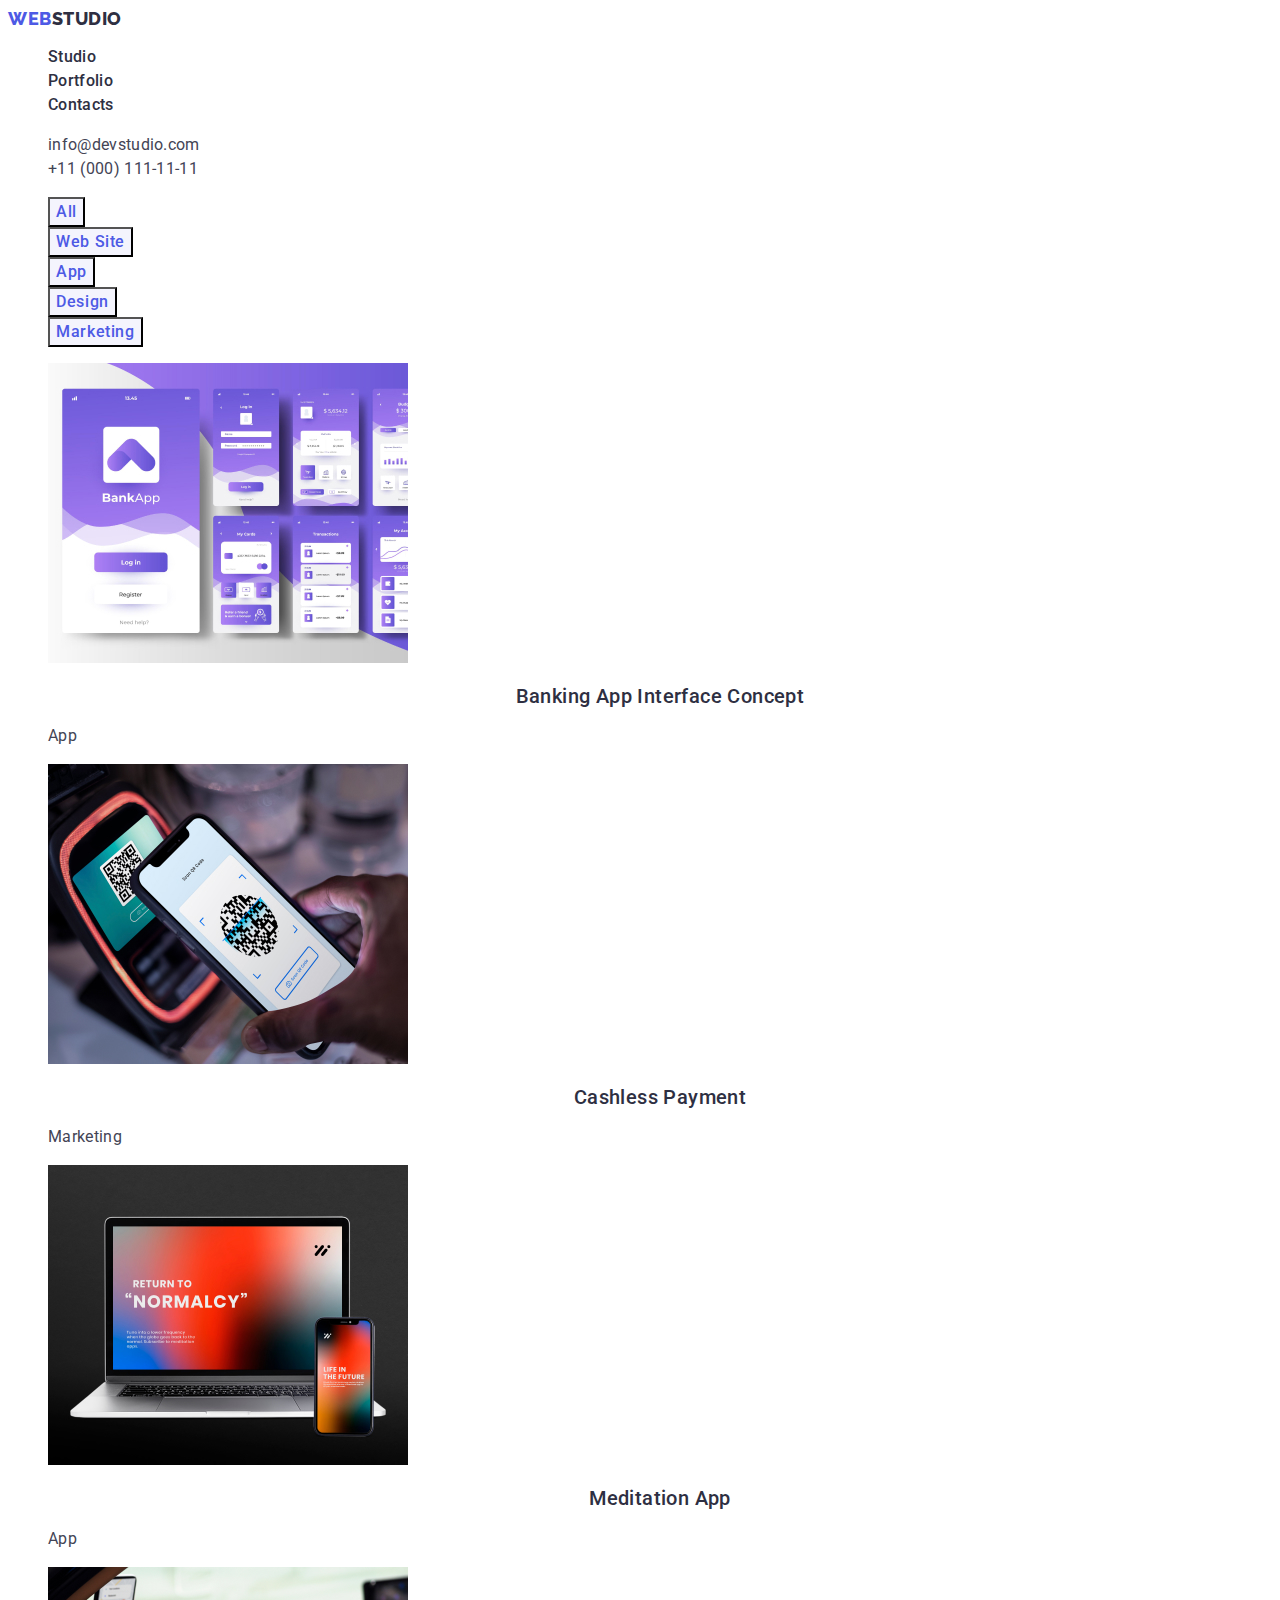
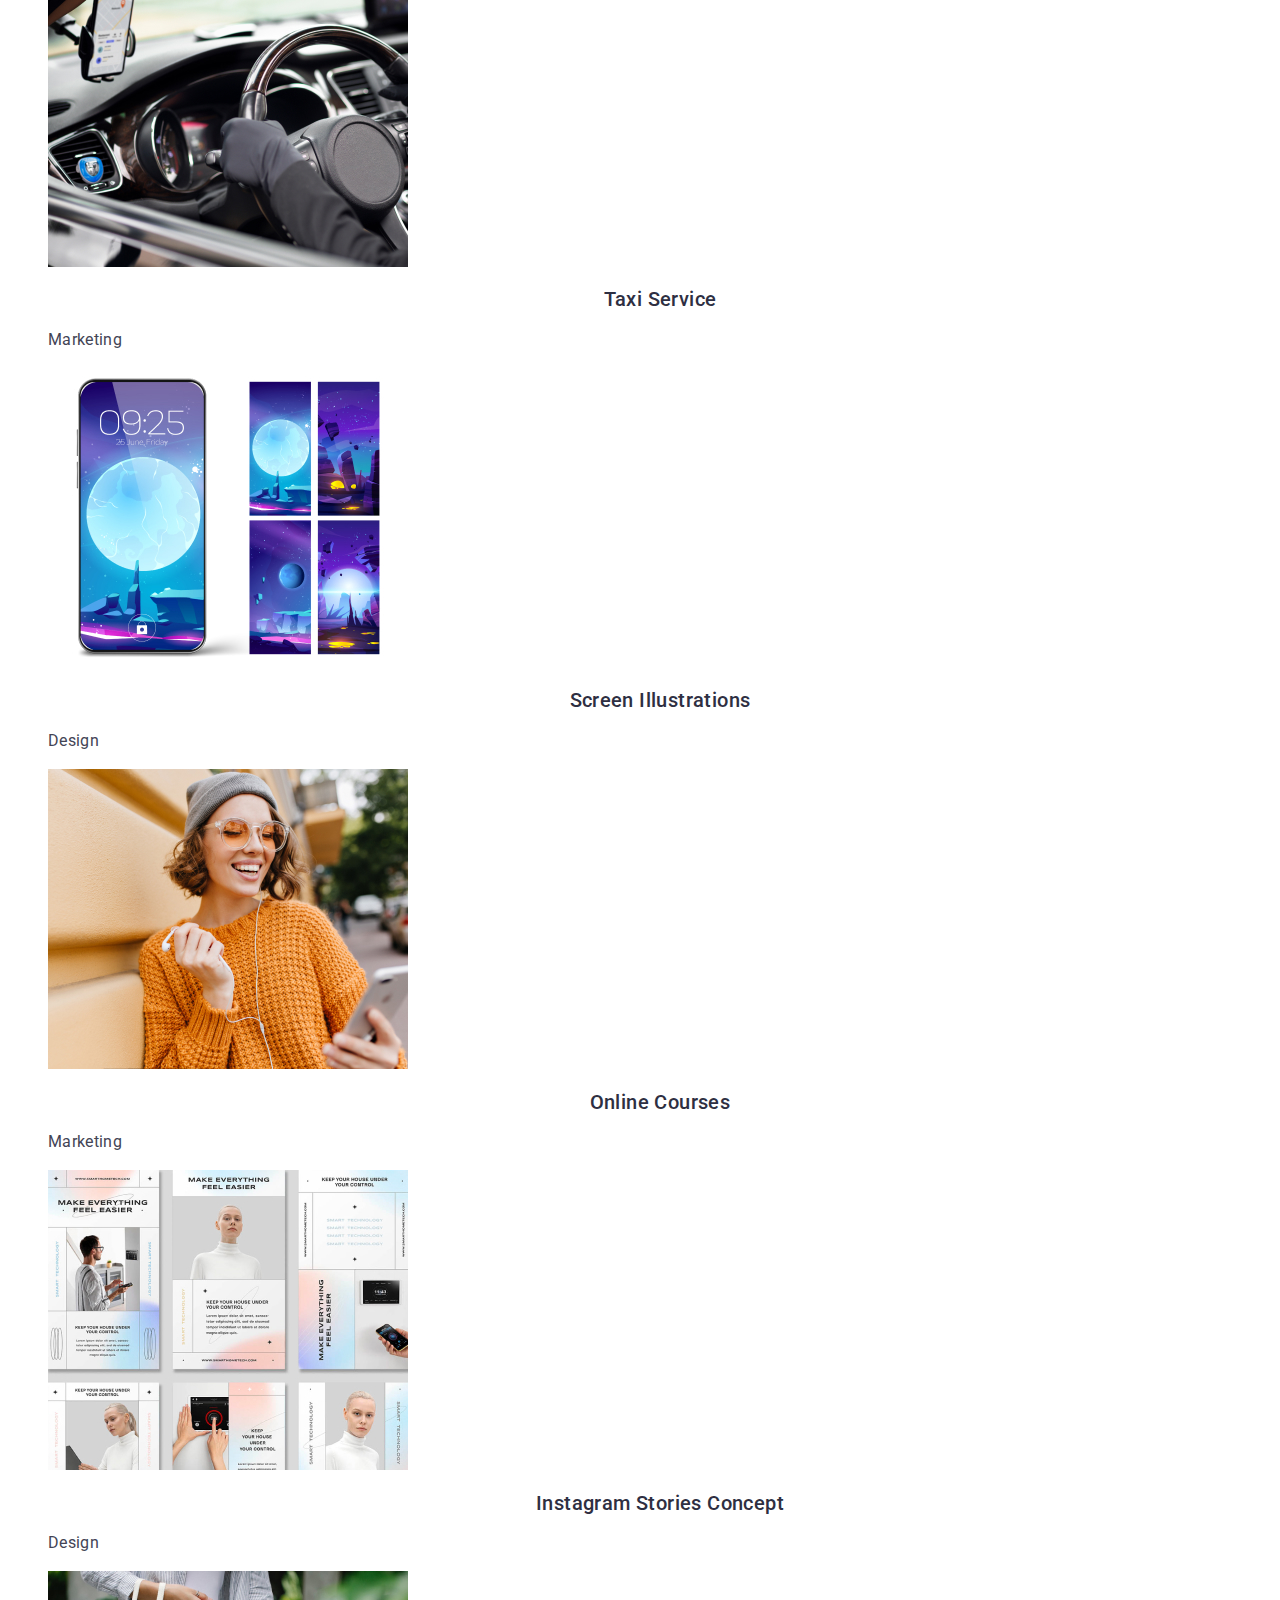
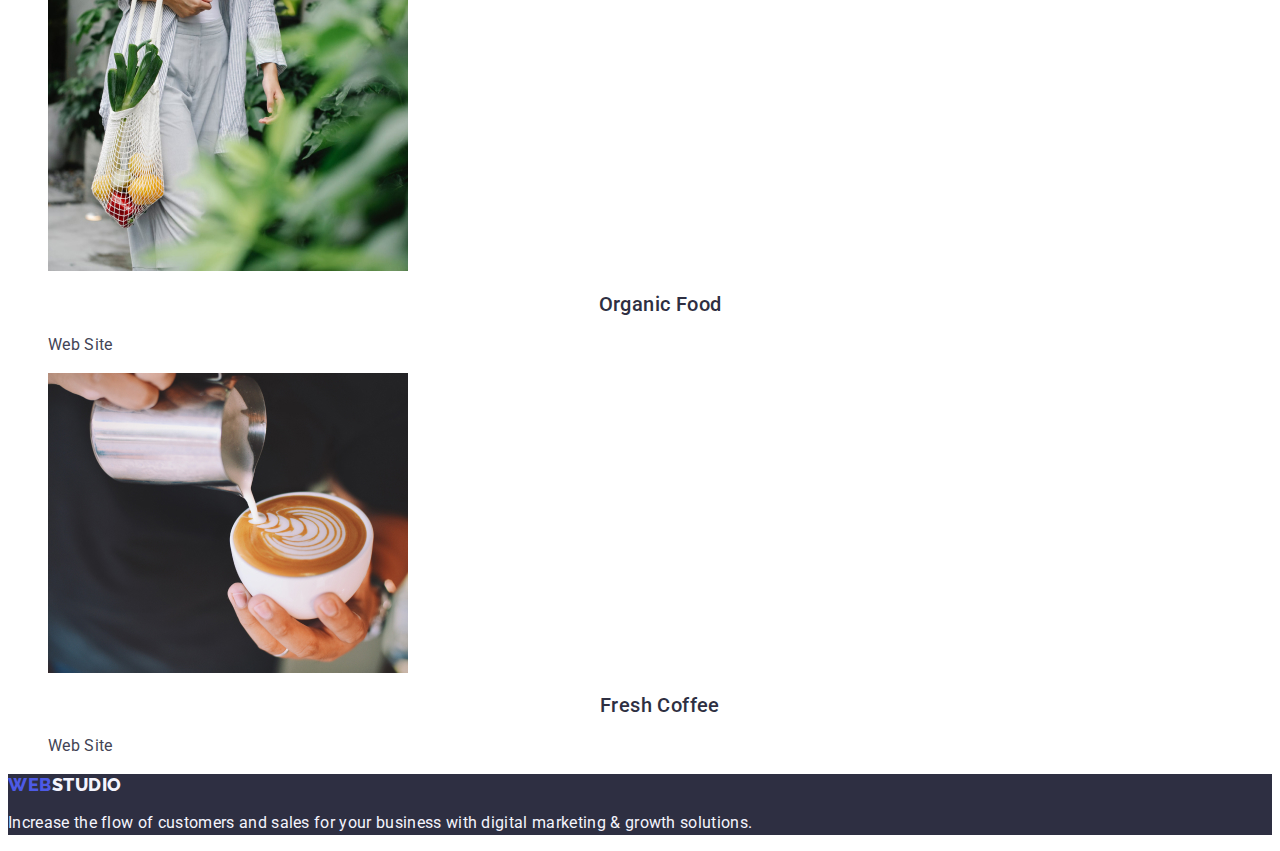
==== portfolio.html @ 3fe4ca98 "Initial commit" ====
<!DOCTYPE html>
<html lang="en">
  <head>
    <meta charset="UTF-8" />
    <meta name="viewport" content="width=device-width, initial-scale=1.0" />
    <title>Document</title>
    <link rel="stylesheet" href="./css/styles.css" />
    <link rel="preconnect" href="https://fonts.googleapis.com" />
    <link rel="preconnect" href="https://fonts.gstatic.com" crossorigin />
    <link
      href="https://fonts.googleapis.com/css2?family=Raleway:wght@800&display=swap"
      rel="stylesheet"
    />
    <link rel="preconnect" href="https://fonts.googleapis.com" />
    <link rel="preconnect" href="https://fonts.gstatic.com" crossorigin />
    <link
      href="https://fonts.googleapis.com/css2?family=Roboto:wght@400;500;700;900&display=swap"
      rel="stylesheet"
    />
  </head>

  <body>
    <header>
      <nav>
        <a href="./index.html" class="logo link"
          >Web<span class="studio_logo">Studio</span></a
        >
        <ul class="list">
          <li>
            <a href="./index.html" class="header-nav-links link">Studio</a>
          </li>
          <li>
            <a href="./portfolio.html" class="header-nav-links link"
              >Portfolio</a
            >
          </li>
          <li><a href="" class="header-nav-links link">Contacts</a></li>
        </ul>
      </nav>
      <address class="header-nav-address">
        <ul class="list">
          <li>
            <a href="mailto:info@devstudio.com" class="header-nav-address link"
              >info@devstudio.com</a
            >
          </li>
          <li>
            <a href="tel:+110001111111" class="header-nav-address link"
              >+11 (000) 111-11-11</a
            >
          </li>
        </ul>
      </address>
    </header>

    <main>
      <section class="portfolio-section1">
        <h1 hidden>Portfolio</h1>
        <ul class="list">
          <li>
            <button type="button" class="portfolio-section-button">All</button>
          </li>
          <li>
            <button type="button" class="portfolio-section-button">
              Web Site
            </button>
          </li>
          <li>
            <button type="button" class="portfolio-section-button">App</button>
          </li>
          <li>
            <button type="button" class="portfolio-section-button">
              Design
            </button>
          </li>
          <li>
            <button type="button" class="portfolio-section-button">
              Marketing
            </button>
          </li>
        </ul>
        <ul class="list">
          <li>
            <a href="" class="link">
              <img src="./images/project_img1.jpg" alt="baking" width="360" />
              <h2 class="portfolio-list-title">
                Banking App Interface Concept
              </h2>
              <p class="portfolio-list-desc">App</p></a
            >
          </li>
          <li>
            <a href="" class="link">
              <img src="./images/project_img2.jpg" alt="payment" width="360" />
              <h2 class="portfolio-list-title">Cashless Payment</h2>
              <p class="portfolio-list-desc">Marketing</p></a
            >
          </li>
          <li>
            <a href="" class="link">
              <img
                src="./images/project_img3.jpg"
                alt="meditation"
                width="360"
              />
              <h2 class="portfolio-list-title">Meditation App</h2>
              <p class="portfolio-list-desc">App</p></a
            >
          </li>
          <li>
            <a href="" class="link">
              <img src="./images/project_img4.jpg" alt="taxi" width="360" />
              <h2 class="portfolio-list-title">Taxi Service</h2>
              <p class="portfolio-list-desc">Marketing</p></a
            >
          </li>
          <li>
            <a href="" class="link">
              <img
                src="./images/project_img5.jpg"
                alt="illustration"
                width="360"
              />
              <h2 class="portfolio-list-title">Screen Illustrations</h2>
              <p class="portfolio-list-desc">Design</p></a
            >
          </li>
          <li>
            <a href="" class="link">
              <img src="./images/project_img6.jpg" alt="courses" width="360" />
              <h2 class="portfolio-list-title">Online Courses</h2>
              <p class="portfolio-list-desc">Marketing</p></a
            >
          </li>
          <li>
            <a href="" class="link">
              <img
                src="./images/project_img7.jpg"
                alt="instagram"
                width="360"
              />
              <h2 class="portfolio-list-title">Instagram Stories Concept</h2>
              <p class="portfolio-list-desc">Design</p></a
            >
          </li>
          <li>
            <a href="" class="link">
              <img src="./images/project_img8.jpg" alt="food" width="360" />
              <h2 class="portfolio-list-title">Organic Food</h2>
              <p class="portfolio-list-desc">Web Site</p></a
            >
          </li>
          <li>
            <a href="" class="link">
              <img src="./images/project_img9.jpg" alt="coffee" width="360" />
              <h2 class="portfolio-list-title">Fresh Coffee</h2>
              <p class="portfolio-list-desc">Web Site</p></a
            >
          </li>
        </ul>
      </section>
    </main>

    <footer class="footer">
      <a href="./index.html" class="logo link"
        >Web<span class="studio_logo_footer">Studio</span></a
      >
      <p class="footer_p">
        Increase the flow of customers and sales for your business with digital
        marketing & growth solutions.
      </p>
    </footer>
  </body>
</html>
---- css/styles.css ----
/**General**/

:root {
  --primary-font: 'Roboto', sans-serif;
  --primary-text-color: #434455;
  --primary-white-color: #ffffff;
  --primary-logo-color: #4d5ae5;
  --footer-background-color: #2e2f42;
  --footer-text-color: #f4f4fd;
}

body {
  font-family: 'Roboto', sans-serif;
  color: var(--primary-text-color);
  background-color: #ffffff;
}

h2 {
  text-align: center;
  color: #2e2f42;
  font-size: 36px;
  text-transform: capitalize;
  line-height: 40px;
  letter-spacing: 0.72px;
}

.link {
  text-decoration: none;
}

.list {
  list-style: none;
}

/**Logo**/

.logo {
  font-family: 'Raleway', sans-serif;
  font-weight: 800;
  font-size: 18px;
  line-height: 1.17;
  letter-spacing: 0.03em;
  text-transform: uppercase;
  color: var(--primary-logo-color);
}

.studio_logo {
  color: #2e2f42;
}

.studio_logo_footer {
  color: #f4f4fd;
  font-size: 18px;
  font-family: Raleway;
  font-weight: 800;
  text-transform: uppercase;
  line-height: 21px;
  letter-spacing: 0.54px;
}

/**Header**/

.header-nav-links {
  color: #2e2f42;
  font-size: 16px;
  font-weight: 500;
  line-height: 1.5;
  letter-spacing: 0.02em;
}

.header-nav-links:hover {
  color: #404bbf;
}

.header-nav-links:focus {
  color: #404bbf;
}

.header-nav-address {
  color: #434455;
  font-size: 16px;
  line-height: 24px;
  letter-spacing: 0.32px;
  font-style: normal;
}

.header-nav-address:hover {
  color: #404bbf;
}

.header-nav-address:focus {
  color: #404bbf;
}

/**Main**/

/**Section_1**/
.welcome_section {
  background-color: #2e2f42;
}

.welcome_title {
  text-align: center;
  color: white;
  font-size: 56px;
  line-height: 1.07;
  letter-spacing: 0.02em;
}

.welcome_section_button {
  font-family: 'Roboto', sans-serif;
  background-color: #4d5ae5;
  color: white;
  font-weight: 500;
  font-size: 16px;
  line-height: 24px;
  letter-spacing: 0.64px;
  cursor: pointer;
}

.welcome_section_button:hover {
  background-color: #404bbf;
}
.welcome_section_button:focus {
  background-color: #404bbf;
}

/**Section_2**/

.section_two_title {
  color: #2e2f42;
  font-weight: 500;
  font-size: 20px;
  line-height: 1.2;
  letter-spacing: 0.02em;
}

.section_two_text {
  font-size: 16px;
  line-height: 1.5;
  letter-spacing: 0.02em;
}

/**Section_3**/

.section_three_title {
  text-align: center;
  color: #2e2f42;
  font-size: 36px;
  text-transform: capitalize;
  line-height: 1.11;
  letter-spacing: 0.02em;
}

/**Section_4**/
.section_four {
  background: #f4f4fd;
}

.section_four_main_title {
  text-align: center;
  color: #2e2f42;
  font-size: 36px;
  text-transform: capitalize;
  line-height: 1.11;
  letter-spacing: 0.02em;
}

.section_four_member {
  color: #2e2f42;
  font-weight: 500;
  font-size: 20px;
  line-height: 1.2;
  letter-spacing: 0.02em;
}

.section_four_text {
  font-size: 16px;
  line-height: 1.5;
  letter-spacing: 0.02em;
  color: #434455;
}

.section_four_list {
  background-color: var(--primary-white-color);
}

/**Footer**/
.footer {
  background-color: var(--footer-background-color);
}

.footer_p {
  color: var(--footer-text-color);
  font-size: 16px;
  line-height: 1.5;
  letter-spacing: 0.02em;
}

/**Portfolio**/

.portfolio-section-button {
  font-family: 'Roboto', sans-serif;
  background: #f4f4fd;
  color: var(--primary-logo-color);
  background-color: var(--footer-text-color);
  font-weight: 500;
  font-size: 16px;
  line-height: 1.5;
  letter-spacing: 0.04em;
  cursor: pointer;
}

.portfolio-section-button:hover {
  color: #ffffff;
  background-color: #404bbf;
}

.portfolio-section-button:focus {
  color: #ffffff;
  background-color: #404bbf;
}

.portfolio-list-title {
  font-weight: 500;
  font-size: 20px;
  line-height: 1.2;
  letter-spacing: 0.02em;
  color: var(--footer-background-color);
}

.portfolio-list-desc {
  font-size: 16px;
  line-height: 1.5;
  letter-spacing: 0.02em;
  color: var(--primary-text-color);
}
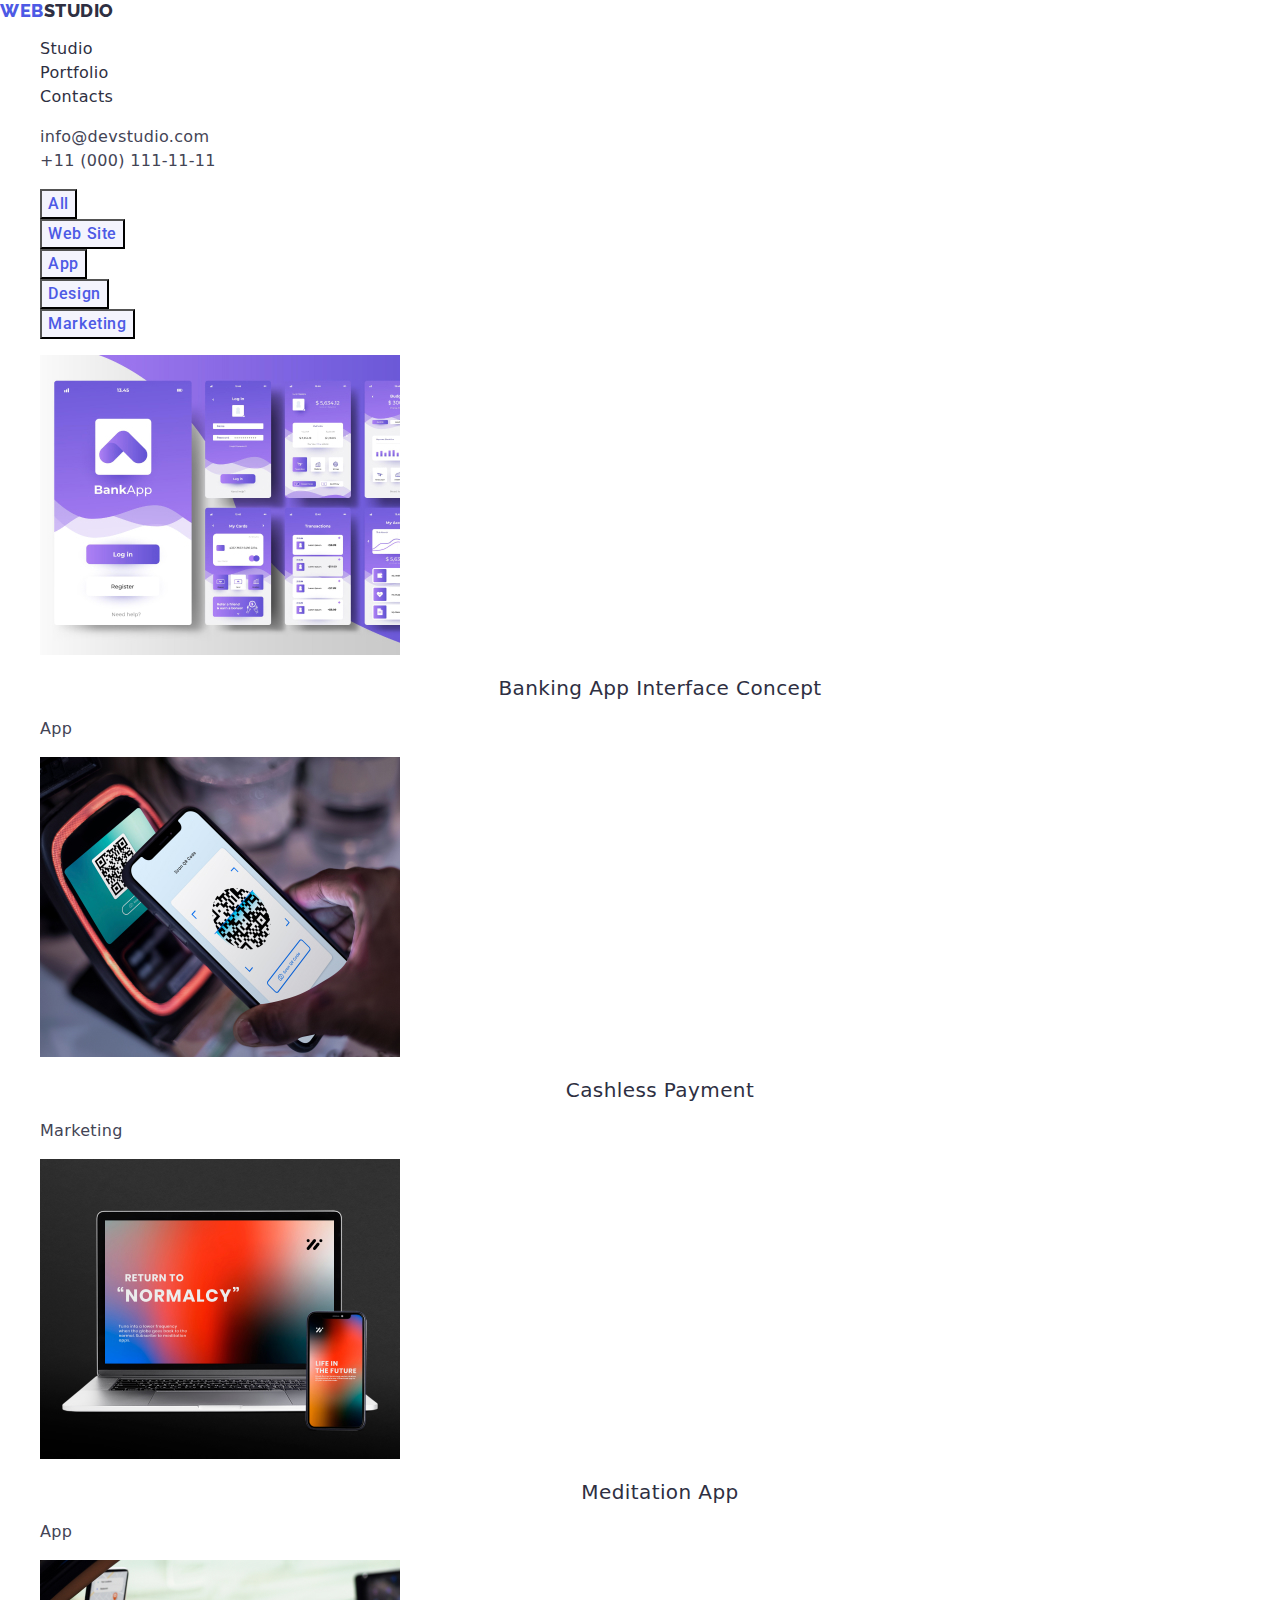
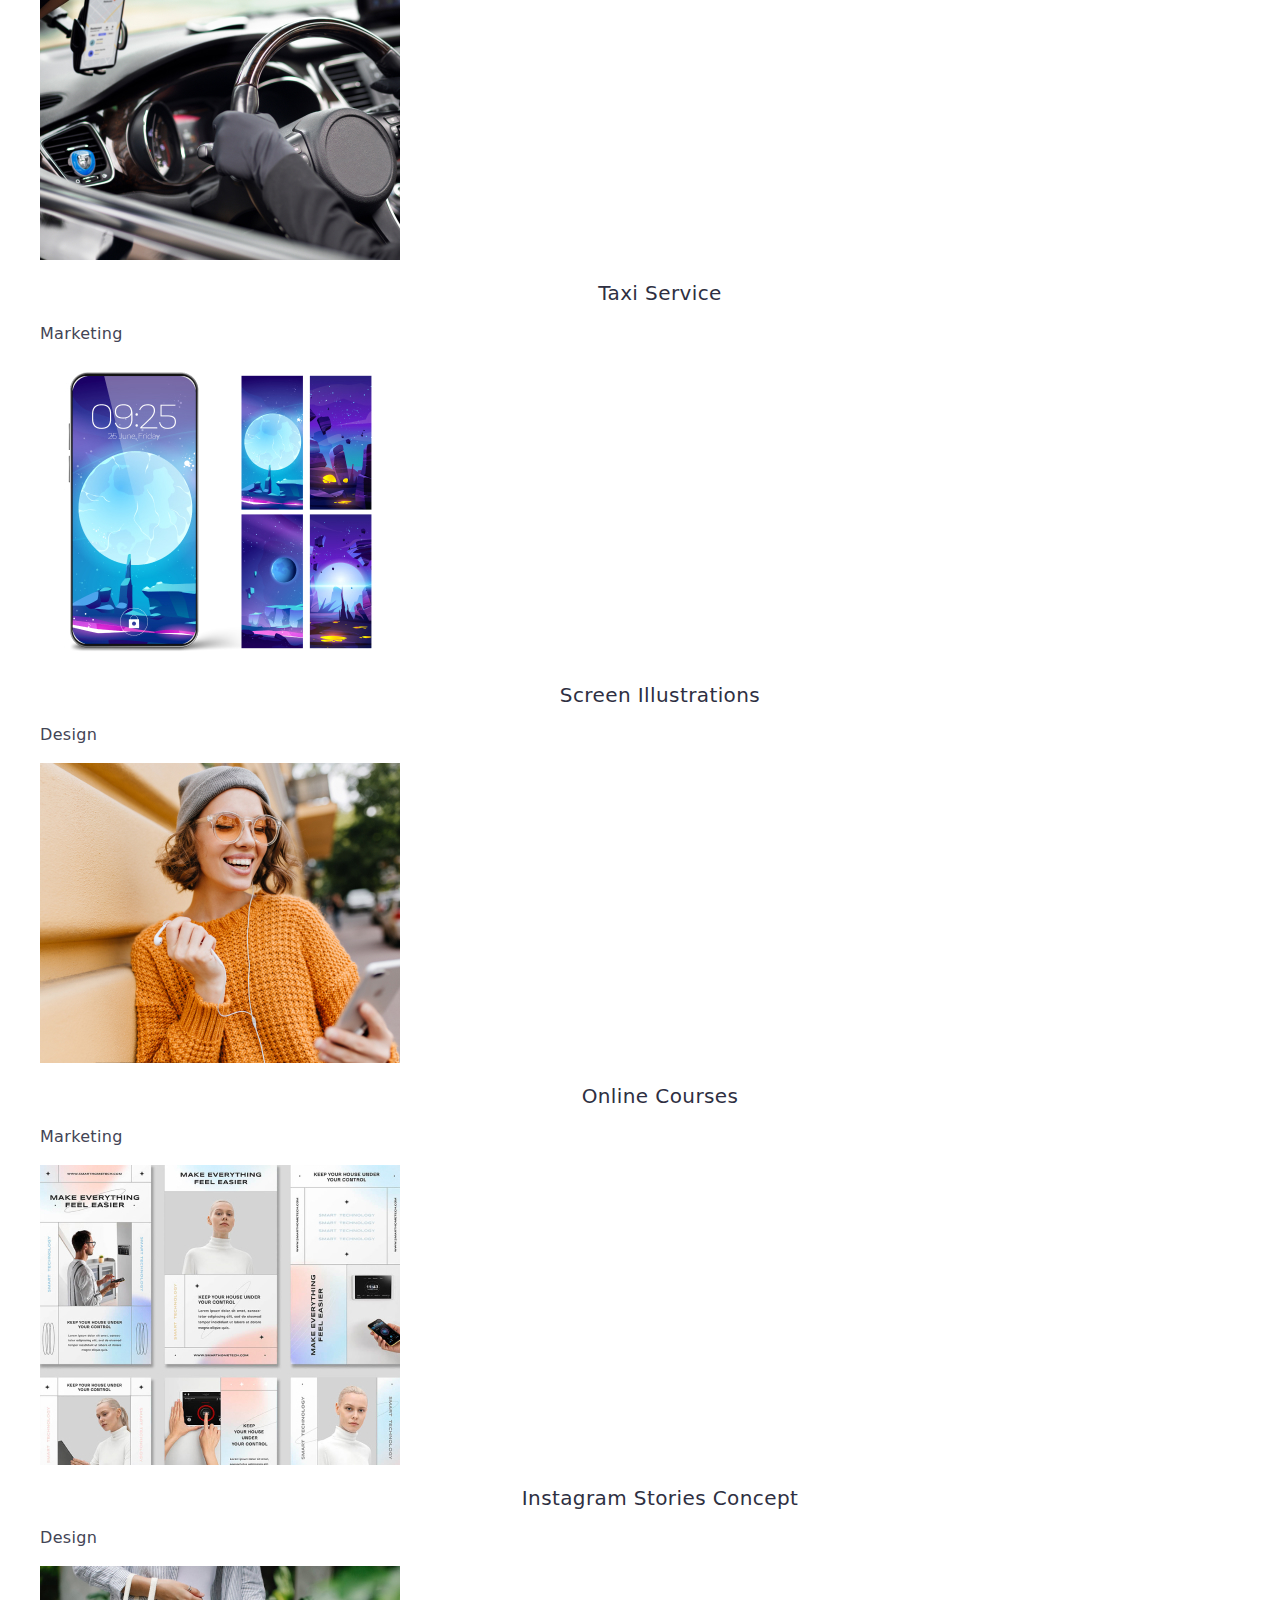
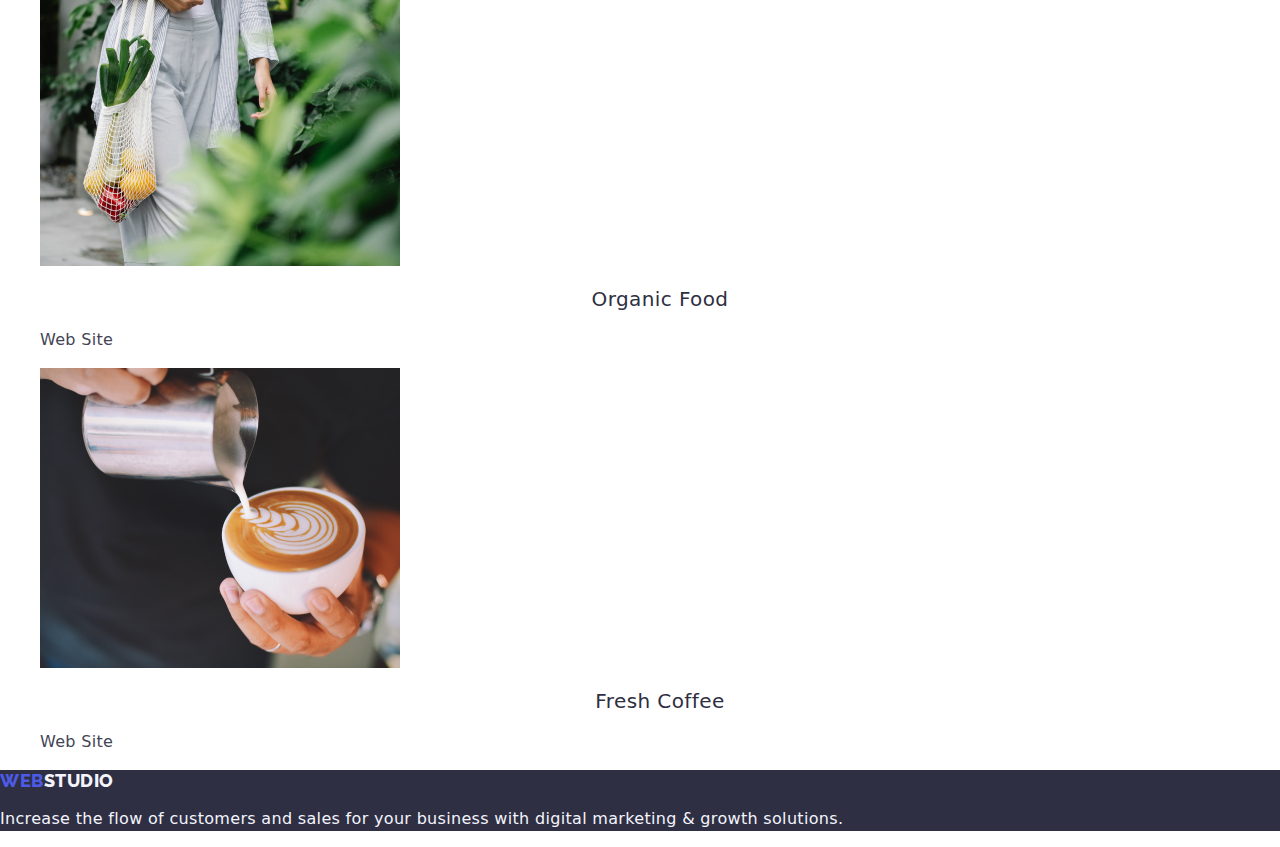
==== commit c817f07d: "added normalizer" ====
--- a/portfolio.html
+++ b/portfolio.html
@@ -16,6 +16,10 @@
     <link
       href="https://fonts.googleapis.com/css2?family=Roboto:wght@400;500;700;900&display=swap"
       rel="stylesheet"
+    />
+    <link
+      rel="stylesheet"
+      href="https://cdnjs.cloudflare.com/ajax/libs/modern-normalize/2.0.0/modern-normalize.min.css"
     />
   </head>
 
--- a/css/styles.css
+++ b/css/styles.css
@@ -58,6 +58,12 @@
   letter-spacing: 0.54px;
 }
 
+.container {
+  width: 1158px;
+  padding: 0 15px;
+  margin: 0 auto;
+}
+
 /**Header**/
 
 .header-nav-links {
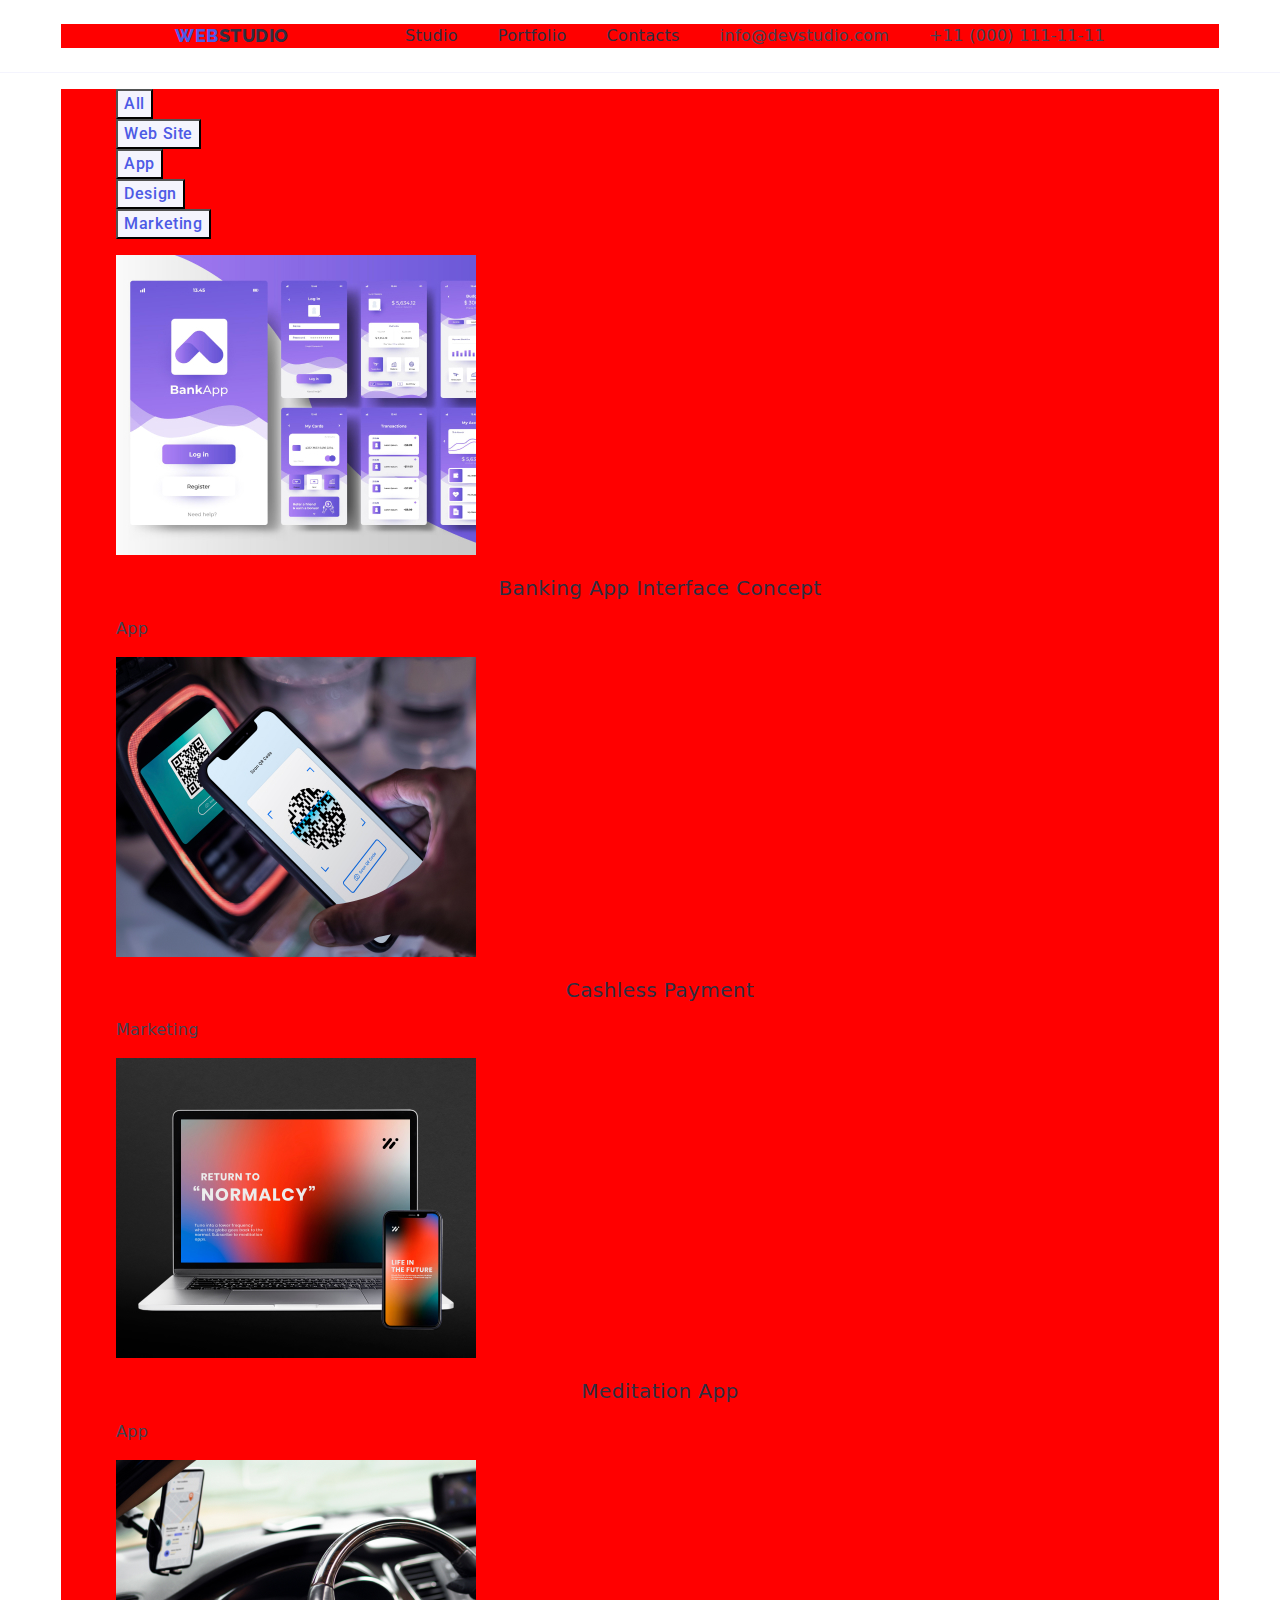
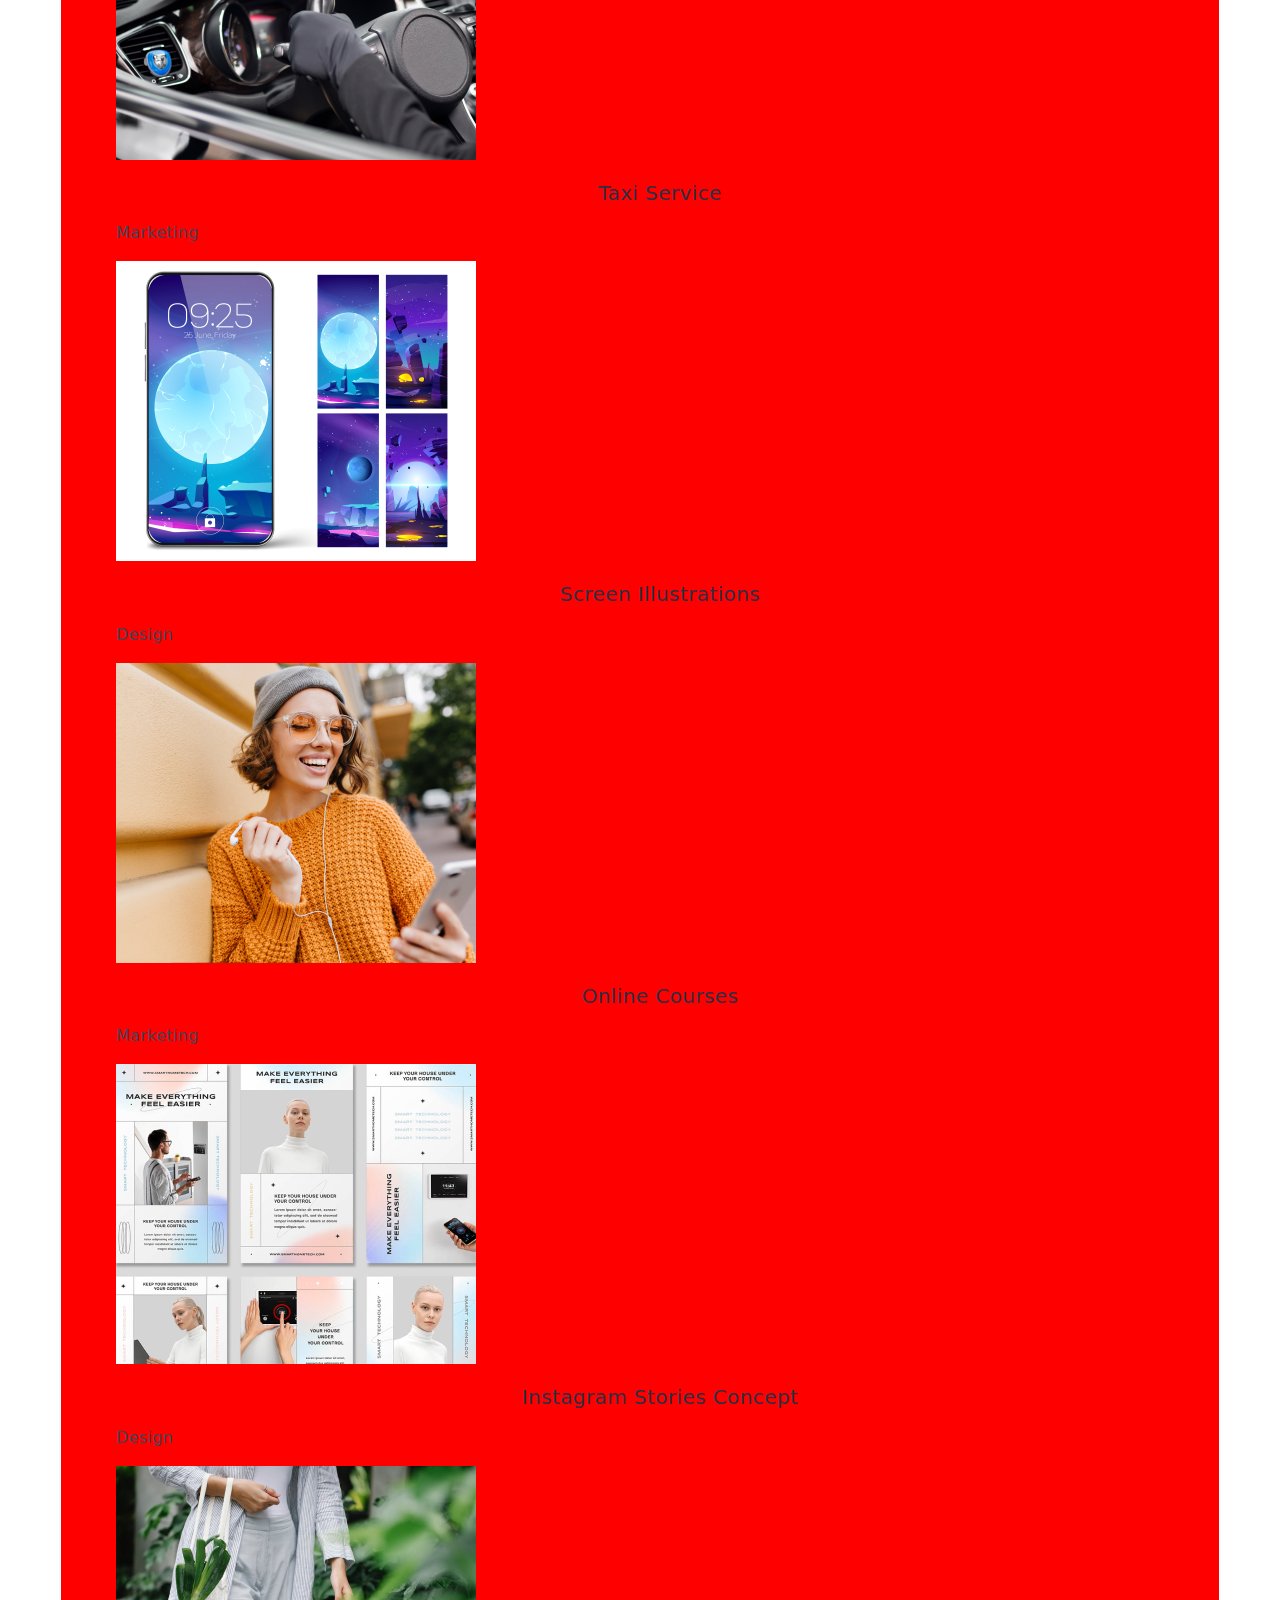
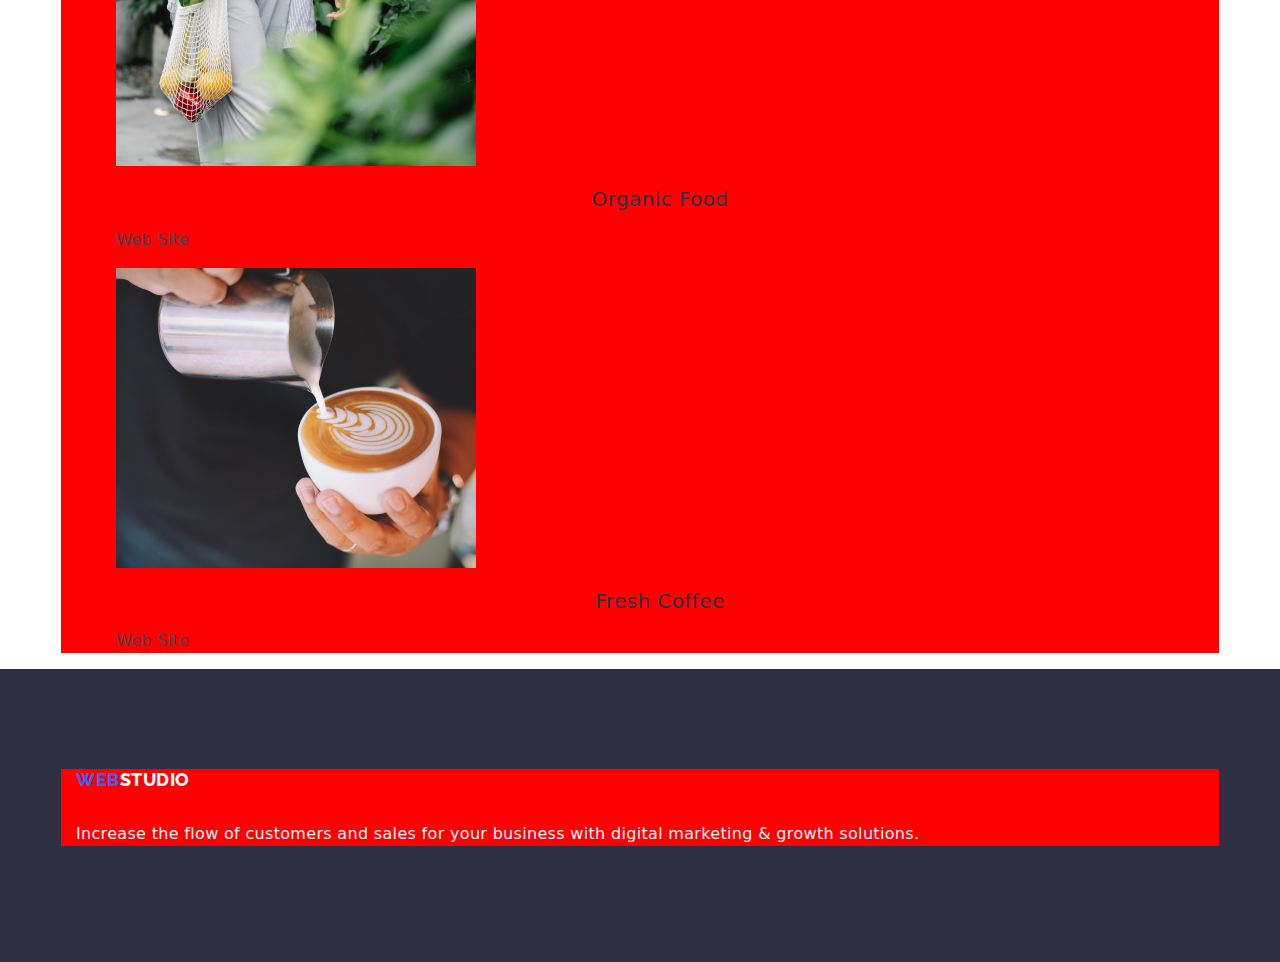
==== commit c2f3f2ee: "update index.html" ====
--- a/portfolio.html
+++ b/portfolio.html
@@ -24,155 +24,177 @@
   </head>
 
   <body>
-    <header>
-      <nav>
-        <a href="./index.html" class="logo link"
-          >Web<span class="studio_logo">Studio</span></a
-        >
-        <ul class="list">
-          <li>
-            <a href="./index.html" class="header-nav-links link">Studio</a>
-          </li>
-          <li>
-            <a href="./portfolio.html" class="header-nav-links link"
-              >Portfolio</a
-            >
-          </li>
-          <li><a href="" class="header-nav-links link">Contacts</a></li>
-        </ul>
-      </nav>
-      <address class="header-nav-address">
-        <ul class="list">
-          <li>
-            <a href="mailto:info@devstudio.com" class="header-nav-address link"
-              >info@devstudio.com</a
-            >
-          </li>
-          <li>
-            <a href="tel:+110001111111" class="header-nav-address link"
-              >+11 (000) 111-11-11</a
-            >
-          </li>
-        </ul>
-      </address>
+    <header class="header">
+      <div class="container">
+        <nav class="nav-container">
+          <a href="./index.html" class="logo link"
+            >Web<span class="studio_logo">Studio</span></a
+          >
+          <ul class="nav-ul list">
+            <li class="nav-ul-li">
+              <a href="./index.html" class="header-nav-links link">Studio</a>
+            </li>
+            <li class="nav-ul-li">
+              <a href="./portfolio.html" class="header-nav-links link"
+                >Portfolio</a
+              >
+            </li>
+            <li class="nav-ul-li">
+              <a href="" class="header-nav-links link">Contacts</a>
+            </li>
+          </ul>
+          <address class="header-nav-address">
+            <ul class="nav-ul-address list">
+              <li>
+                <a
+                  href="mailto:info@devstudio.com"
+                  class="header-nav-address link"
+                  >info@devstudio.com</a
+                >
+              </li>
+              <li>
+                <a href="tel:+110001111111" class="header-nav-address link"
+                  >+11 (000) 111-11-11</a
+                >
+              </li>
+            </ul>
+          </address>
+        </nav>
+      </div>
     </header>
 
     <main>
       <section class="portfolio-section1">
-        <h1 hidden>Portfolio</h1>
-        <ul class="list">
-          <li>
-            <button type="button" class="portfolio-section-button">All</button>
-          </li>
-          <li>
-            <button type="button" class="portfolio-section-button">
-              Web Site
-            </button>
-          </li>
-          <li>
-            <button type="button" class="portfolio-section-button">App</button>
-          </li>
-          <li>
-            <button type="button" class="portfolio-section-button">
-              Design
-            </button>
-          </li>
-          <li>
-            <button type="button" class="portfolio-section-button">
-              Marketing
-            </button>
-          </li>
-        </ul>
-        <ul class="list">
-          <li>
-            <a href="" class="link">
-              <img src="./images/project_img1.jpg" alt="baking" width="360" />
-              <h2 class="portfolio-list-title">
-                Banking App Interface Concept
-              </h2>
-              <p class="portfolio-list-desc">App</p></a
-            >
-          </li>
-          <li>
-            <a href="" class="link">
-              <img src="./images/project_img2.jpg" alt="payment" width="360" />
-              <h2 class="portfolio-list-title">Cashless Payment</h2>
-              <p class="portfolio-list-desc">Marketing</p></a
-            >
-          </li>
-          <li>
-            <a href="" class="link">
-              <img
-                src="./images/project_img3.jpg"
-                alt="meditation"
-                width="360"
-              />
-              <h2 class="portfolio-list-title">Meditation App</h2>
-              <p class="portfolio-list-desc">App</p></a
-            >
-          </li>
-          <li>
-            <a href="" class="link">
-              <img src="./images/project_img4.jpg" alt="taxi" width="360" />
-              <h2 class="portfolio-list-title">Taxi Service</h2>
-              <p class="portfolio-list-desc">Marketing</p></a
-            >
-          </li>
-          <li>
-            <a href="" class="link">
-              <img
-                src="./images/project_img5.jpg"
-                alt="illustration"
-                width="360"
-              />
-              <h2 class="portfolio-list-title">Screen Illustrations</h2>
-              <p class="portfolio-list-desc">Design</p></a
-            >
-          </li>
-          <li>
-            <a href="" class="link">
-              <img src="./images/project_img6.jpg" alt="courses" width="360" />
-              <h2 class="portfolio-list-title">Online Courses</h2>
-              <p class="portfolio-list-desc">Marketing</p></a
-            >
-          </li>
-          <li>
-            <a href="" class="link">
-              <img
-                src="./images/project_img7.jpg"
-                alt="instagram"
-                width="360"
-              />
-              <h2 class="portfolio-list-title">Instagram Stories Concept</h2>
-              <p class="portfolio-list-desc">Design</p></a
-            >
-          </li>
-          <li>
-            <a href="" class="link">
-              <img src="./images/project_img8.jpg" alt="food" width="360" />
-              <h2 class="portfolio-list-title">Organic Food</h2>
-              <p class="portfolio-list-desc">Web Site</p></a
-            >
-          </li>
-          <li>
-            <a href="" class="link">
-              <img src="./images/project_img9.jpg" alt="coffee" width="360" />
-              <h2 class="portfolio-list-title">Fresh Coffee</h2>
-              <p class="portfolio-list-desc">Web Site</p></a
-            >
-          </li>
-        </ul>
+        <div class="container">
+          <h1 class="visually-hidden">Portfolio</h1>
+          <ul class="list">
+            <li>
+              <button type="button" class="portfolio-section-button">
+                All
+              </button>
+            </li>
+            <li>
+              <button type="button" class="portfolio-section-button">
+                Web Site
+              </button>
+            </li>
+            <li>
+              <button type="button" class="portfolio-section-button">
+                App
+              </button>
+            </li>
+            <li>
+              <button type="button" class="portfolio-section-button">
+                Design
+              </button>
+            </li>
+            <li>
+              <button type="button" class="portfolio-section-button">
+                Marketing
+              </button>
+            </li>
+          </ul>
+          <ul class="list">
+            <li>
+              <a href="" class="link">
+                <img src="./images/project_img1.jpg" alt="baking" width="360" />
+                <h2 class="portfolio-list-title">
+                  Banking App Interface Concept
+                </h2>
+                <p class="portfolio-list-desc">App</p></a
+              >
+            </li>
+            <li>
+              <a href="" class="link">
+                <img
+                  src="./images/project_img2.jpg"
+                  alt="payment"
+                  width="360"
+                />
+                <h2 class="portfolio-list-title">Cashless Payment</h2>
+                <p class="portfolio-list-desc">Marketing</p></a
+              >
+            </li>
+            <li>
+              <a href="" class="link">
+                <img
+                  src="./images/project_img3.jpg"
+                  alt="meditation"
+                  width="360"
+                />
+                <h2 class="portfolio-list-title">Meditation App</h2>
+                <p class="portfolio-list-desc">App</p></a
+              >
+            </li>
+            <li>
+              <a href="" class="link">
+                <img src="./images/project_img4.jpg" alt="taxi" width="360" />
+                <h2 class="portfolio-list-title">Taxi Service</h2>
+                <p class="portfolio-list-desc">Marketing</p></a
+              >
+            </li>
+            <li>
+              <a href="" class="link">
+                <img
+                  src="./images/project_img5.jpg"
+                  alt="illustration"
+                  width="360"
+                />
+                <h2 class="portfolio-list-title">Screen Illustrations</h2>
+                <p class="portfolio-list-desc">Design</p></a
+              >
+            </li>
+            <li>
+              <a href="" class="link">
+                <img
+                  src="./images/project_img6.jpg"
+                  alt="courses"
+                  width="360"
+                />
+                <h2 class="portfolio-list-title">Online Courses</h2>
+                <p class="portfolio-list-desc">Marketing</p></a
+              >
+            </li>
+            <li>
+              <a href="" class="link">
+                <img
+                  src="./images/project_img7.jpg"
+                  alt="instagram"
+                  width="360"
+                />
+                <h2 class="portfolio-list-title">Instagram Stories Concept</h2>
+                <p class="portfolio-list-desc">Design</p></a
+              >
+            </li>
+            <li>
+              <a href="" class="link">
+                <img src="./images/project_img8.jpg" alt="food" width="360" />
+                <h2 class="portfolio-list-title">Organic Food</h2>
+                <p class="portfolio-list-desc">Web Site</p></a
+              >
+            </li>
+            <li>
+              <a href="" class="link">
+                <img src="./images/project_img9.jpg" alt="coffee" width="360" />
+                <h2 class="portfolio-list-title">Fresh Coffee</h2>
+                <p class="portfolio-list-desc">Web Site</p></a
+              >
+            </li>
+          </ul>
+        </div>
       </section>
     </main>
 
     <footer class="footer">
-      <a href="./index.html" class="logo link"
-        >Web<span class="studio_logo_footer">Studio</span></a
-      >
-      <p class="footer_p">
-        Increase the flow of customers and sales for your business with digital
-        marketing & growth solutions.
-      </p>
+      <div class="container">
+        <a href="./index.html" class="footer-logo logo link"
+          >Web<span class="studio_logo_footer">Studio</span></a
+        >
+        <p class="footer_p">
+          Increase the flow of customers and sales for your business with
+          digital marketing & growth solutions.
+        </p>
+      </div>
     </footer>
   </body>
 </html>
--- a/css/styles.css
+++ b/css/styles.css
@@ -32,9 +32,23 @@
   list-style: none;
 }
 
+.visually-hidden {
+  position: absolute;
+  width: 1px;
+  height: 1px;
+  margin: -1px;
+  border: 0;
+  padding: 0;
+  white-space: nowrap;
+  clip-path: inset(100%);
+  clip: rect(0 0 0 0);
+  overflow: hidden;
+}
+
 /**Logo**/
 
 .logo {
+  display: inline-block;
   font-family: 'Raleway', sans-serif;
   font-weight: 800;
   font-size: 18px;
@@ -42,6 +56,7 @@
   letter-spacing: 0.03em;
   text-transform: uppercase;
   color: var(--primary-logo-color);
+  margin-right: 76px;
 }
 
 .studio_logo {
@@ -62,16 +77,43 @@
   width: 1158px;
   padding: 0 15px;
   margin: 0 auto;
+  background-color: red;
 }
 
 /**Header**/
 
+.header {
+  border-bottom: 1px solid var(--footer-text-color, #e7e9fc);
+  padding: 24px 0;
+}
+
+.nav-container {
+  display: flex;
+  justify-content: center;
+  align-items: center;
+}
+
+.nav-ul {
+  display: flex;
+  flex-direction: row;
+  gap: 40px;
+  margin: 0;
+}
+
+.nav-ul-address {
+  display: flex;
+  flex-direction: row;
+  gap: 40px;
+  margin: 0;
+}
+
 .header-nav-links {
   color: #2e2f42;
   font-size: 16px;
   font-weight: 500;
   line-height: 1.5;
   letter-spacing: 0.02em;
+  padding: 24px 0;
 }
 
 .header-nav-links:hover {
@@ -103,25 +145,41 @@
 /**Section_1**/
 .welcome_section {
   background-color: #2e2f42;
+  padding: 188px 0;
+}
+
+.div-hero {
+  display: flex;
+  justify-content: center;
+  align-items: center;
+  flex-direction: column;
 }
 
 .welcome_title {
+  max-width: 496px;
   text-align: center;
   color: white;
   font-size: 56px;
   line-height: 1.07;
   letter-spacing: 0.02em;
+  margin: 0;
 }
 
 .welcome_section_button {
+  display: block;
+  min-width: 169px;
+  height: 56px;
   font-family: 'Roboto', sans-serif;
-  background-color: #4d5ae5;
   color: white;
   font-weight: 500;
   font-size: 16px;
   line-height: 24px;
   letter-spacing: 0.64px;
   cursor: pointer;
+  border-radius: 4px;
+  background: #4d5ae5;
+  box-shadow: 0px 4px 4px 0px rgba(0, 0, 0, 0.15);
+  border: none;
 }
 
 .welcome_section_button:hover {
@@ -133,21 +191,41 @@
 
 /**Section_2**/
 
+.section_two {
+  padding: 120px 0;
+}
+
+.section_two_ul {
+  display: flex;
+  gap: 24px;
+}
+
+.section_two_li {
+  width: calc((100% - 72px) / 4);
+}
+
 .section_two_title {
   color: #2e2f42;
   font-weight: 500;
   font-size: 20px;
   line-height: 1.2;
   letter-spacing: 0.02em;
+  margin-bottom: 8px;
+  margin-top: 0;
 }
 
 .section_two_text {
   font-size: 16px;
   line-height: 1.5;
   letter-spacing: 0.02em;
+  margin: 0;
 }
 
 /**Section_3**/
+
+.section_three {
+  padding-bottom: 120px;
+}
 
 .section_three_title {
   text-align: center;
@@ -156,11 +234,24 @@
   text-transform: capitalize;
   line-height: 1.11;
   letter-spacing: 0.02em;
+  margin-bottom: 72px;
+}
+
+.section_three_ul {
+  display: flex;
+  gap: 24px;
+  padding: 0;
+  margin: 0;
+}
+
+.section_three_li {
+  width: calc((100% - 48px) / 3);
 }
 
 /**Section_4**/
 .section_four {
   background: #f4f4fd;
+  padding: 120px 0;
 }
 
 .section_four_main_title {
@@ -170,6 +261,19 @@
   text-transform: capitalize;
   line-height: 1.11;
   letter-spacing: 0.02em;
+  margin-top: 0;
+  margin-bottom: 72px;
+}
+
+.section-four-ul {
+  display: flex;
+  gap: 24px;
+  margin: 0;
+  padding: 0;
+}
+
+.member-container {
+  padding: 32px 0;
 }
 
 .section_four_member {
@@ -178,6 +282,9 @@
   font-size: 20px;
   line-height: 1.2;
   letter-spacing: 0.02em;
+  text-align: center;
+  margin-bottom: 8px;
+  margin-top: 0;
 }
 
 .section_four_text {
@@ -185,15 +292,24 @@
   line-height: 1.5;
   letter-spacing: 0.02em;
   color: #434455;
+  margin: 0;
+  text-align: center;
 }
 
 .section_four_list {
   background-color: var(--primary-white-color);
+  width: calc((100% - 72px) / 4);
 }
 
 /**Footer**/
 .footer {
   background-color: var(--footer-background-color);
+  padding: 100px 0;
+}
+
+.footer-logo {
+  margin-bottom: 16px;
+  margin-right: 0;
 }
 
 .footer_p {
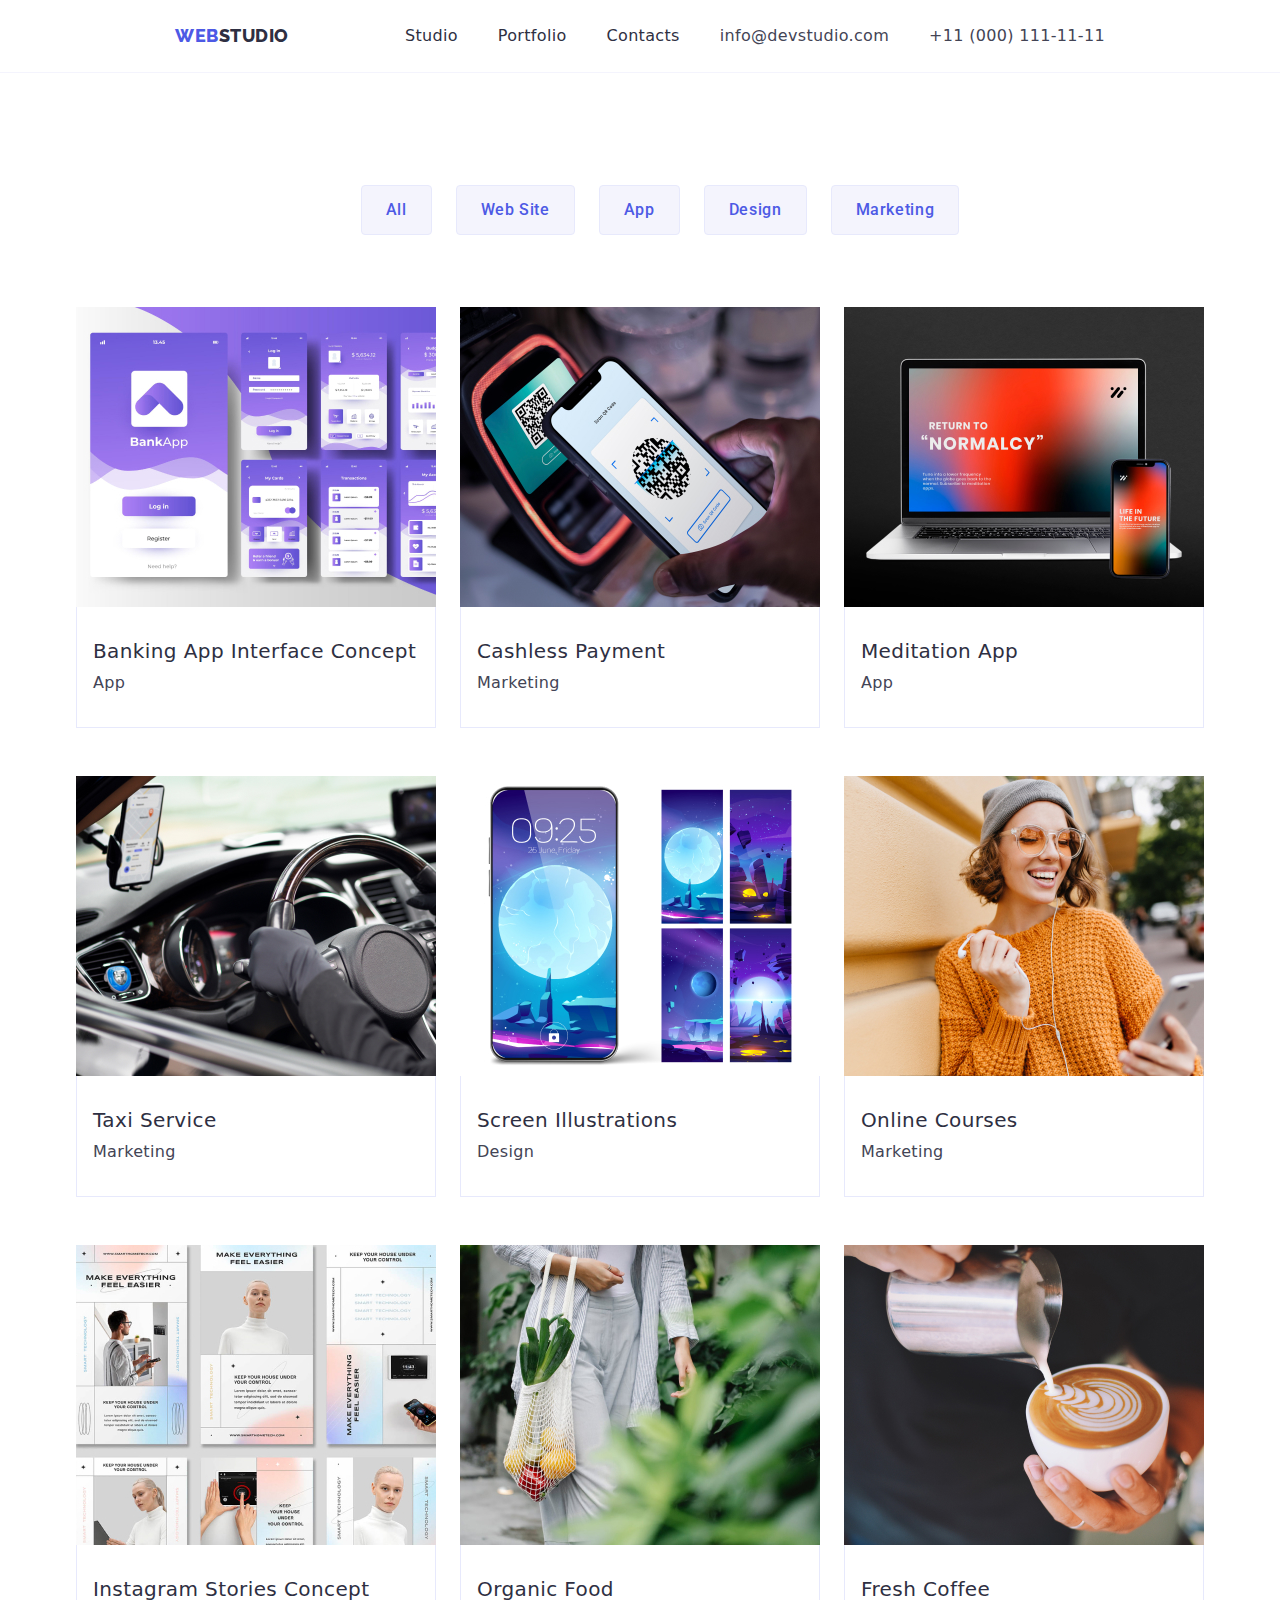
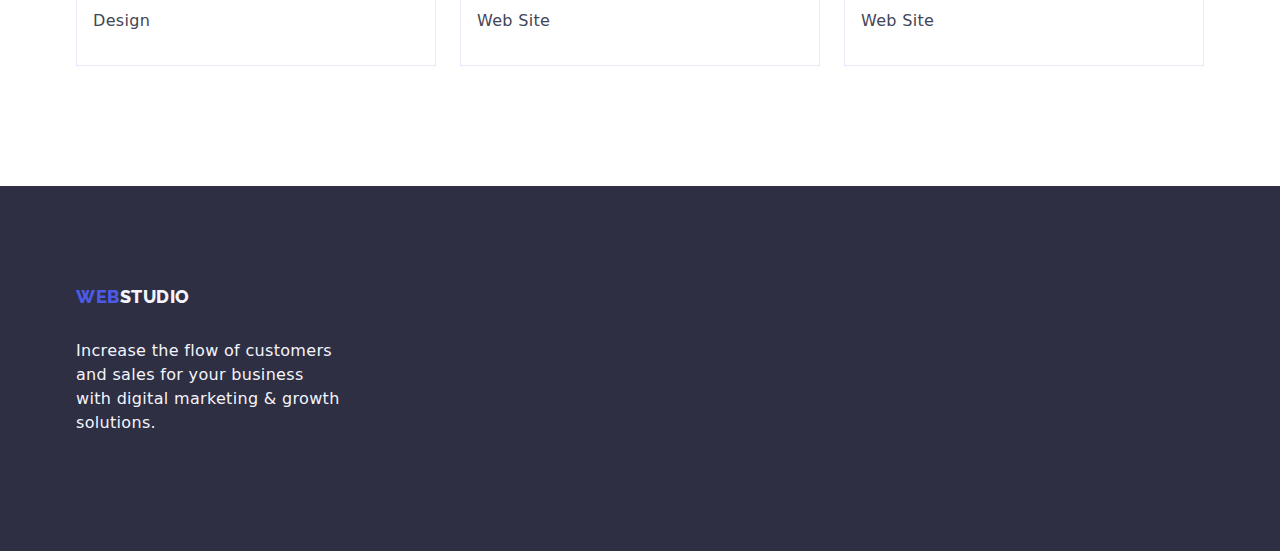
==== commit d0e76e33: "update" ====
--- a/portfolio.html
+++ b/portfolio.html
@@ -64,10 +64,10 @@
     </header>
 
     <main>
-      <section class="portfolio-section1">
+      <section class="portfolio-section">
         <div class="container">
           <h1 class="visually-hidden">Portfolio</h1>
-          <ul class="list">
+          <ul class="portfolio-btns-ul list">
             <li>
               <button type="button" class="portfolio-section-button">
                 All
@@ -94,91 +94,111 @@
               </button>
             </li>
           </ul>
-          <ul class="list">
-            <li>
-              <a href="" class="link">
-                <img src="./images/project_img1.jpg" alt="baking" width="360" />
-                <h2 class="portfolio-list-title">
-                  Banking App Interface Concept
-                </h2>
-                <p class="portfolio-list-desc">App</p></a
-              >
-            </li>
-            <li>
+          <ul class="portfolio-cards list">
+            <li class="portfolio-card">
+              <a href="" class="link">
+                <img src="./images/project_img1.jpg" alt="baking" />
+                <div class="card-link-container">
+                  <h2 class="portfolio-list-title">
+                    Banking App Interface Concept
+                  </h2>
+                  <p class="portfolio-list-desc">App</p>
+                </div>
+              </a>
+            </li>
+            <li class="portfolio-card">
               <a href="" class="link">
                 <img
                   src="./images/project_img2.jpg"
                   alt="payment"
                   width="360"
                 />
-                <h2 class="portfolio-list-title">Cashless Payment</h2>
-                <p class="portfolio-list-desc">Marketing</p></a
-              >
-            </li>
-            <li>
+                <div class="card-link-container">
+                  <h2 class="portfolio-list-title">Cashless Payment</h2>
+                  <p class="portfolio-list-desc">Marketing</p>
+                </div>
+              </a>
+            </li>
+            <li class="portfolio-card">
               <a href="" class="link">
                 <img
                   src="./images/project_img3.jpg"
                   alt="meditation"
                   width="360"
                 />
-                <h2 class="portfolio-list-title">Meditation App</h2>
-                <p class="portfolio-list-desc">App</p></a
-              >
-            </li>
-            <li>
+                <div class="card-link-container">
+                  <h2 class="portfolio-list-title">Meditation App</h2>
+                  <p class="portfolio-list-desc">App</p>
+                </div>
+              </a>
+            </li>
+            <li class="portfolio-card">
               <a href="" class="link">
                 <img src="./images/project_img4.jpg" alt="taxi" width="360" />
-                <h2 class="portfolio-list-title">Taxi Service</h2>
-                <p class="portfolio-list-desc">Marketing</p></a
-              >
-            </li>
-            <li>
+                <div class="card-link-container">
+                  <h2 class="portfolio-list-title">Taxi Service</h2>
+                  <p class="portfolio-list-desc">Marketing</p>
+                </div>
+              </a>
+            </li>
+            <li class="portfolio-card">
               <a href="" class="link">
                 <img
                   src="./images/project_img5.jpg"
                   alt="illustration"
                   width="360"
                 />
-                <h2 class="portfolio-list-title">Screen Illustrations</h2>
-                <p class="portfolio-list-desc">Design</p></a
-              >
-            </li>
-            <li>
+                <div class="card-link-container">
+                  <h2 class="portfolio-list-title">Screen Illustrations</h2>
+                  <p class="portfolio-list-desc">Design</p>
+                </div>
+              </a>
+            </li>
+            <li class="portfolio-card">
               <a href="" class="link">
                 <img
                   src="./images/project_img6.jpg"
                   alt="courses"
                   width="360"
                 />
-                <h2 class="portfolio-list-title">Online Courses</h2>
-                <p class="portfolio-list-desc">Marketing</p></a
-              >
-            </li>
-            <li>
+                <div class="card-link-container">
+                  <h2 class="portfolio-list-title">Online Courses</h2>
+                  <p class="portfolio-list-desc">Marketing</p>
+                </div>
+              </a>
+            </li>
+            <li class="portfolio-card">
               <a href="" class="link">
                 <img
                   src="./images/project_img7.jpg"
                   alt="instagram"
                   width="360"
                 />
-                <h2 class="portfolio-list-title">Instagram Stories Concept</h2>
-                <p class="portfolio-list-desc">Design</p></a
-              >
-            </li>
-            <li>
+                <div class="card-link-container">
+                  <h2 class="portfolio-list-title">
+                    Instagram Stories Concept
+                  </h2>
+                  <p class="portfolio-list-desc">Design</p>
+                </div>
+              </a>
+            </li>
+            <li class="portfolio-card">
               <a href="" class="link">
                 <img src="./images/project_img8.jpg" alt="food" width="360" />
-                <h2 class="portfolio-list-title">Organic Food</h2>
-                <p class="portfolio-list-desc">Web Site</p></a
-              >
-            </li>
-            <li>
+                <div class="card-link-container">
+                  <h2 class="portfolio-list-title">Organic Food</h2>
+                  <p class="portfolio-list-desc">Web Site</p>
+                </div>
+              </a>
+            </li>
+            <li class="portfolio-card">
               <a href="" class="link">
                 <img src="./images/project_img9.jpg" alt="coffee" width="360" />
-                <h2 class="portfolio-list-title">Fresh Coffee</h2>
-                <p class="portfolio-list-desc">Web Site</p></a
-              >
+                <div class="card-link-container">
+                  <h2 class="portfolio-list-title">Fresh Coffee</h2>
+                  <p class="portfolio-list-desc">Web Site</p>
+                </div>
+              </a>
             </li>
           </ul>
         </div>
--- a/css/styles.css
+++ b/css/styles.css
@@ -22,6 +22,10 @@
   text-transform: capitalize;
   line-height: 40px;
   letter-spacing: 0.72px;
+}
+
+img {
+  display: block;
 }
 
 .link {
@@ -77,7 +81,6 @@
   width: 1158px;
   padding: 0 15px;
   margin: 0 auto;
-  background-color: red;
 }
 
 /**Header**/
@@ -163,6 +166,7 @@
   line-height: 1.07;
   letter-spacing: 0.02em;
   margin: 0;
+  margin-bottom: 72px;
 }
 
 .welcome_section_button {
@@ -299,6 +303,9 @@
 .section_four_list {
   background-color: var(--primary-white-color);
   width: calc((100% - 72px) / 4);
+  box-shadow: 0px 2px 1px 0px rgba(46, 47, 66, 0.08),
+    0px 1px 1px 0px rgba(46, 47, 66, 0.16),
+    0px 1px 6px 0px rgba(46, 47, 66, 0.08);
 }
 
 /**Footer**/
@@ -317,9 +324,22 @@
   font-size: 16px;
   line-height: 1.5;
   letter-spacing: 0.02em;
+  max-width: 264px;
 }
 
 /**Portfolio**/
+
+.portfolio-section {
+  padding-top: 96px;
+  padding-bottom: 120px;
+}
+
+.portfolio-btns-ul {
+  display: flex;
+  justify-content: center;
+  gap: 24px;
+  margin-bottom: 72px;
+}
 
 .portfolio-section-button {
   font-family: 'Roboto', sans-serif;
@@ -331,16 +351,25 @@
   line-height: 1.5;
   letter-spacing: 0.04em;
   cursor: pointer;
+  padding: 12px 24px;
+  border: 1px solid #e7e9fc;
+  border-radius: 4px;
 }
 
 .portfolio-section-button:hover {
   color: #ffffff;
   background-color: #404bbf;
+  border: 1px solid transparent;
+  box-shadow: 0px 2px 2px 0px rgba(0, 0, 0, 0.12),
+    0px 2px 1px 0px rgba(0, 0, 0, 0.08), 0px 3px 1px 0px rgba(0, 0, 0, 0.1);
 }
 
 .portfolio-section-button:focus {
   color: #ffffff;
   background-color: #404bbf;
+  border: 1px solid transparent;
+  box-shadow: 0px 2px 2px 0px rgba(0, 0, 0, 0.12),
+    0px 2px 1px 0px rgba(0, 0, 0, 0.08), 0px 3px 1px 0px rgba(0, 0, 0, 0.1);
 }
 
 .portfolio-list-title {
@@ -349,6 +378,28 @@
   line-height: 1.2;
   letter-spacing: 0.02em;
   color: var(--footer-background-color);
+  margin-bottom: 8px;
+  margin-top: 0px;
+  text-align: start;
+}
+
+.portfolio-cards {
+  display: flex;
+  flex-wrap: wrap;
+  column-gap: 24px;
+  row-gap: 48px;
+  padding: 0;
+  margin: 0;
+}
+
+.portfolio-card {
+  width: calc((100% - 48px) / 3);
+}
+
+.card-link-container {
+  padding: 32px 16px;
+  border: 1px solid #e7e9fc;
+  border-top: none;
 }
 
 .portfolio-list-desc {
@@ -356,4 +407,5 @@
   line-height: 1.5;
   letter-spacing: 0.02em;
   color: var(--primary-text-color);
-}
+  margin: 0;
+}
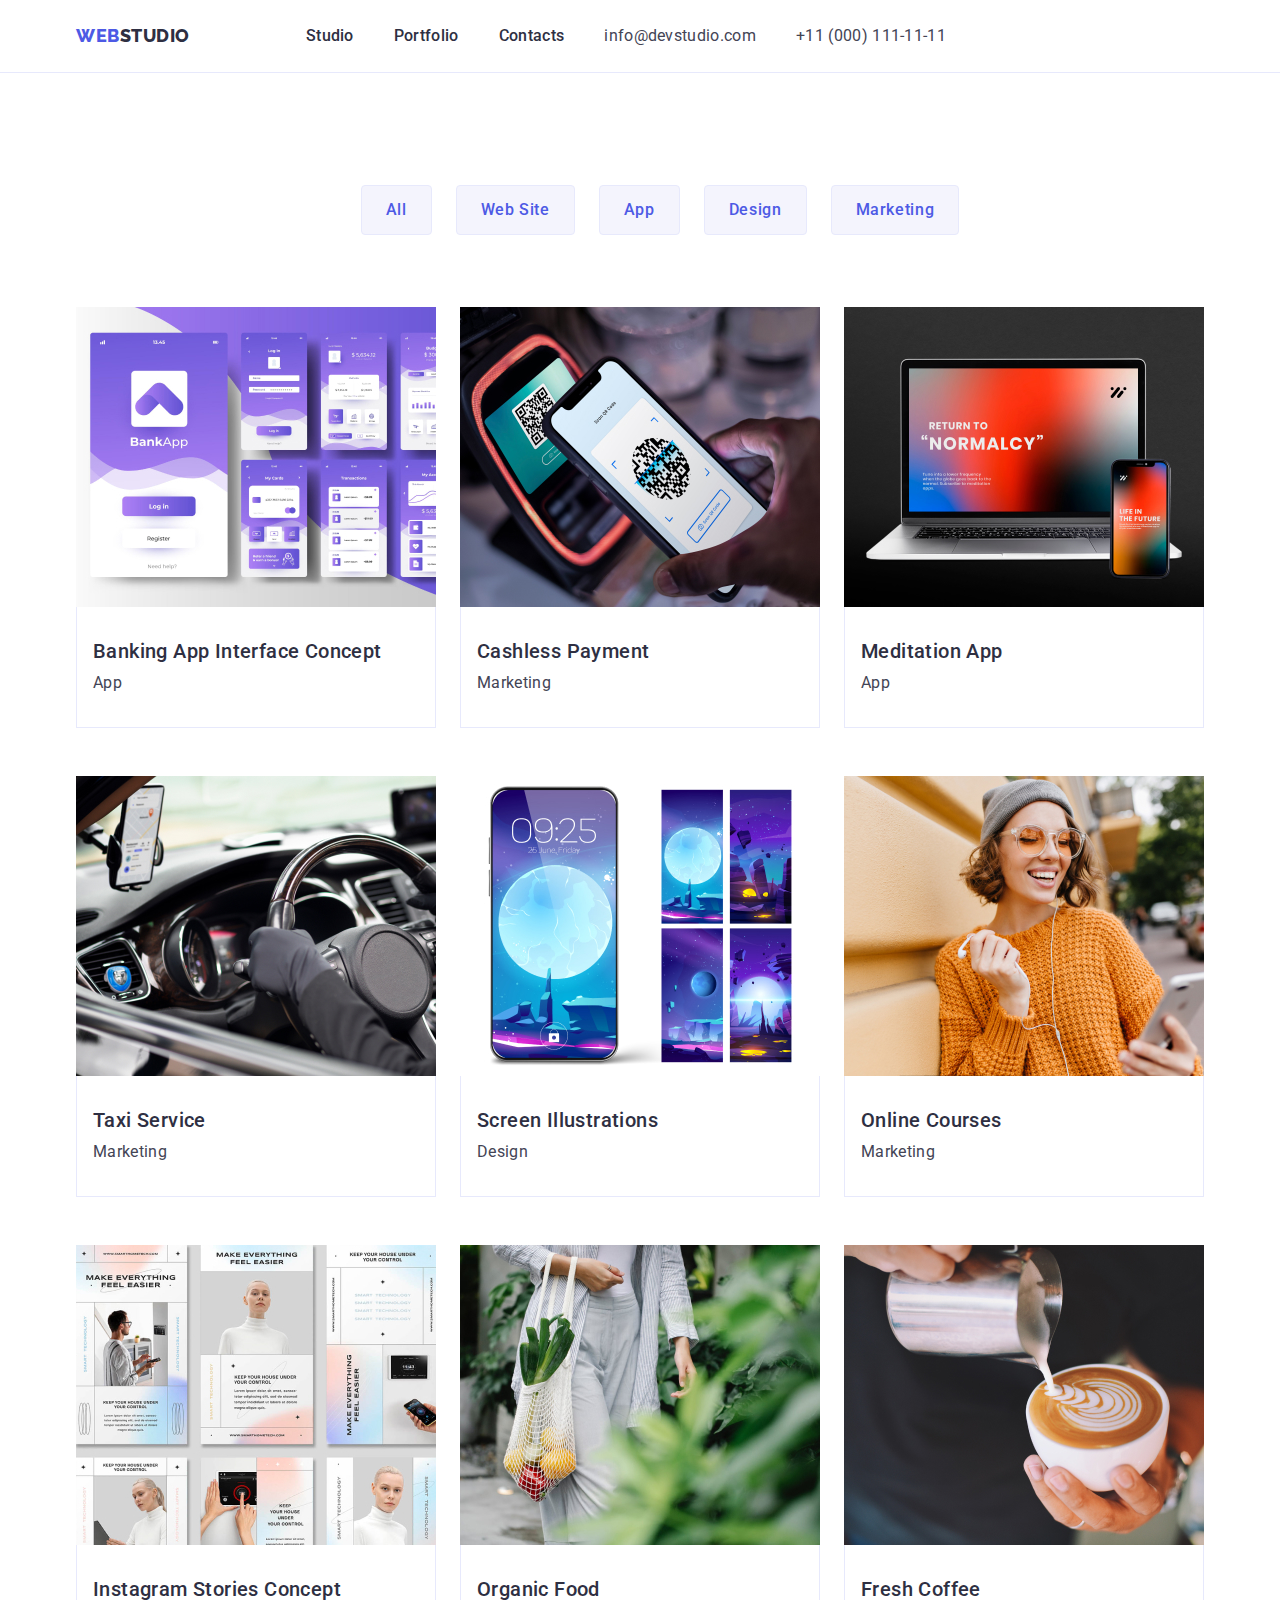
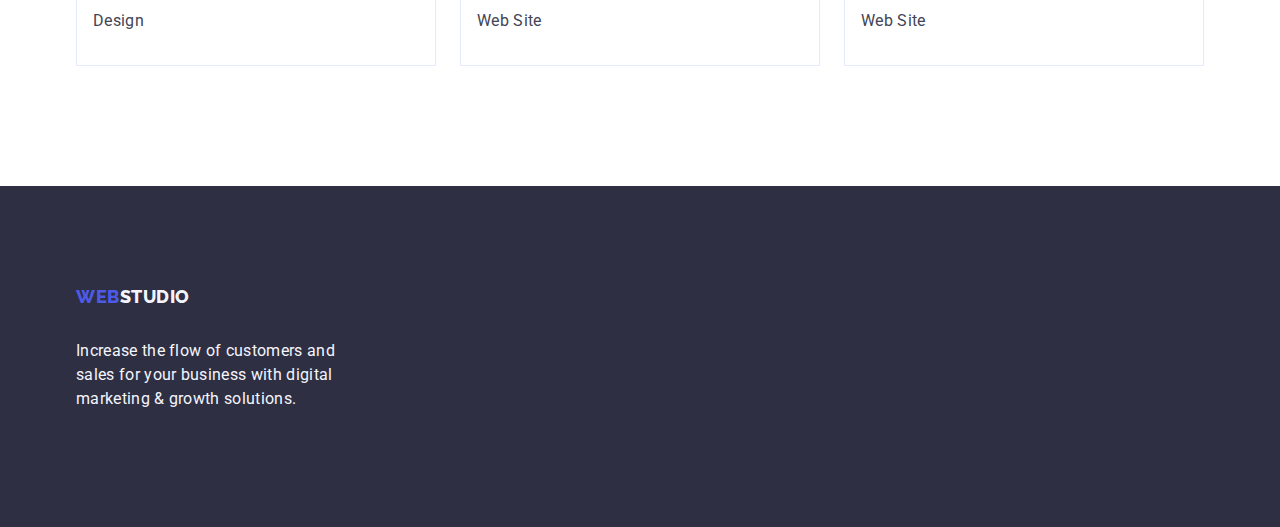
==== commit d5409ad5: "update" ====
--- a/portfolio.html
+++ b/portfolio.html
@@ -4,6 +4,10 @@
     <meta charset="UTF-8" />
     <meta name="viewport" content="width=device-width, initial-scale=1.0" />
     <title>Document</title>
+    <link
+      rel="stylesheet"
+      href="https://cdnjs.cloudflare.com/ajax/libs/modern-normalize/2.0.0/modern-normalize.min.css"
+    />
     <link rel="stylesheet" href="./css/styles.css" />
     <link rel="preconnect" href="https://fonts.googleapis.com" />
     <link rel="preconnect" href="https://fonts.gstatic.com" crossorigin />
@@ -16,10 +20,6 @@
     <link
       href="https://fonts.googleapis.com/css2?family=Roboto:wght@400;500;700;900&display=swap"
       rel="stylesheet"
-    />
-    <link
-      rel="stylesheet"
-      href="https://cdnjs.cloudflare.com/ajax/libs/modern-normalize/2.0.0/modern-normalize.min.css"
     />
   </head>
 
@@ -65,7 +65,7 @@
 
     <main>
       <section class="portfolio-section">
-        <div class="container">
+        <div class="portfolio-div container">
           <h1 class="visually-hidden">Portfolio</h1>
           <ul class="portfolio-btns-ul list">
             <li>
@@ -206,7 +206,7 @@
     </main>
 
     <footer class="footer">
-      <div class="container">
+      <div class="footer-div container">
         <a href="./index.html" class="footer-logo logo link"
           >Web<span class="studio_logo_footer">Studio</span></a
         >
--- a/css/styles.css
+++ b/css/styles.css
@@ -78,6 +78,7 @@
 }
 
 .container {
+  display: flex;
   width: 1158px;
   padding: 0 15px;
   margin: 0 auto;
@@ -86,13 +87,13 @@
 /**Header**/
 
 .header {
-  border-bottom: 1px solid var(--footer-text-color, #e7e9fc);
+  border-bottom: 1px solid #e7e9fc;
   padding: 24px 0;
 }
 
 .nav-container {
   display: flex;
-  justify-content: center;
+  justify-content: space-around;
   align-items: center;
 }
 
@@ -231,6 +232,10 @@
   padding-bottom: 120px;
 }
 
+.section_three-div {
+  flex-direction: column;
+}
+
 .section_three_title {
   text-align: center;
   color: #2e2f42;
@@ -256,6 +261,10 @@
 .section_four {
   background: #f4f4fd;
   padding: 120px 0;
+}
+
+.section_four-div {
+  flex-direction: column;
 }
 
 .section_four_main_title {
@@ -306,6 +315,7 @@
   box-shadow: 0px 2px 1px 0px rgba(46, 47, 66, 0.08),
     0px 1px 1px 0px rgba(46, 47, 66, 0.16),
     0px 1px 6px 0px rgba(46, 47, 66, 0.08);
+  border-radius: 0px 0px 4px 4px;
 }
 
 /**Footer**/
@@ -314,6 +324,10 @@
   padding: 100px 0;
 }
 
+.footer-div {
+  flex-direction: column;
+}
+
 .footer-logo {
   margin-bottom: 16px;
   margin-right: 0;
@@ -332,6 +346,10 @@
 .portfolio-section {
   padding-top: 96px;
   padding-bottom: 120px;
+}
+
+.portfolio-div {
+  flex-direction: column;
 }
 
 .portfolio-btns-ul {
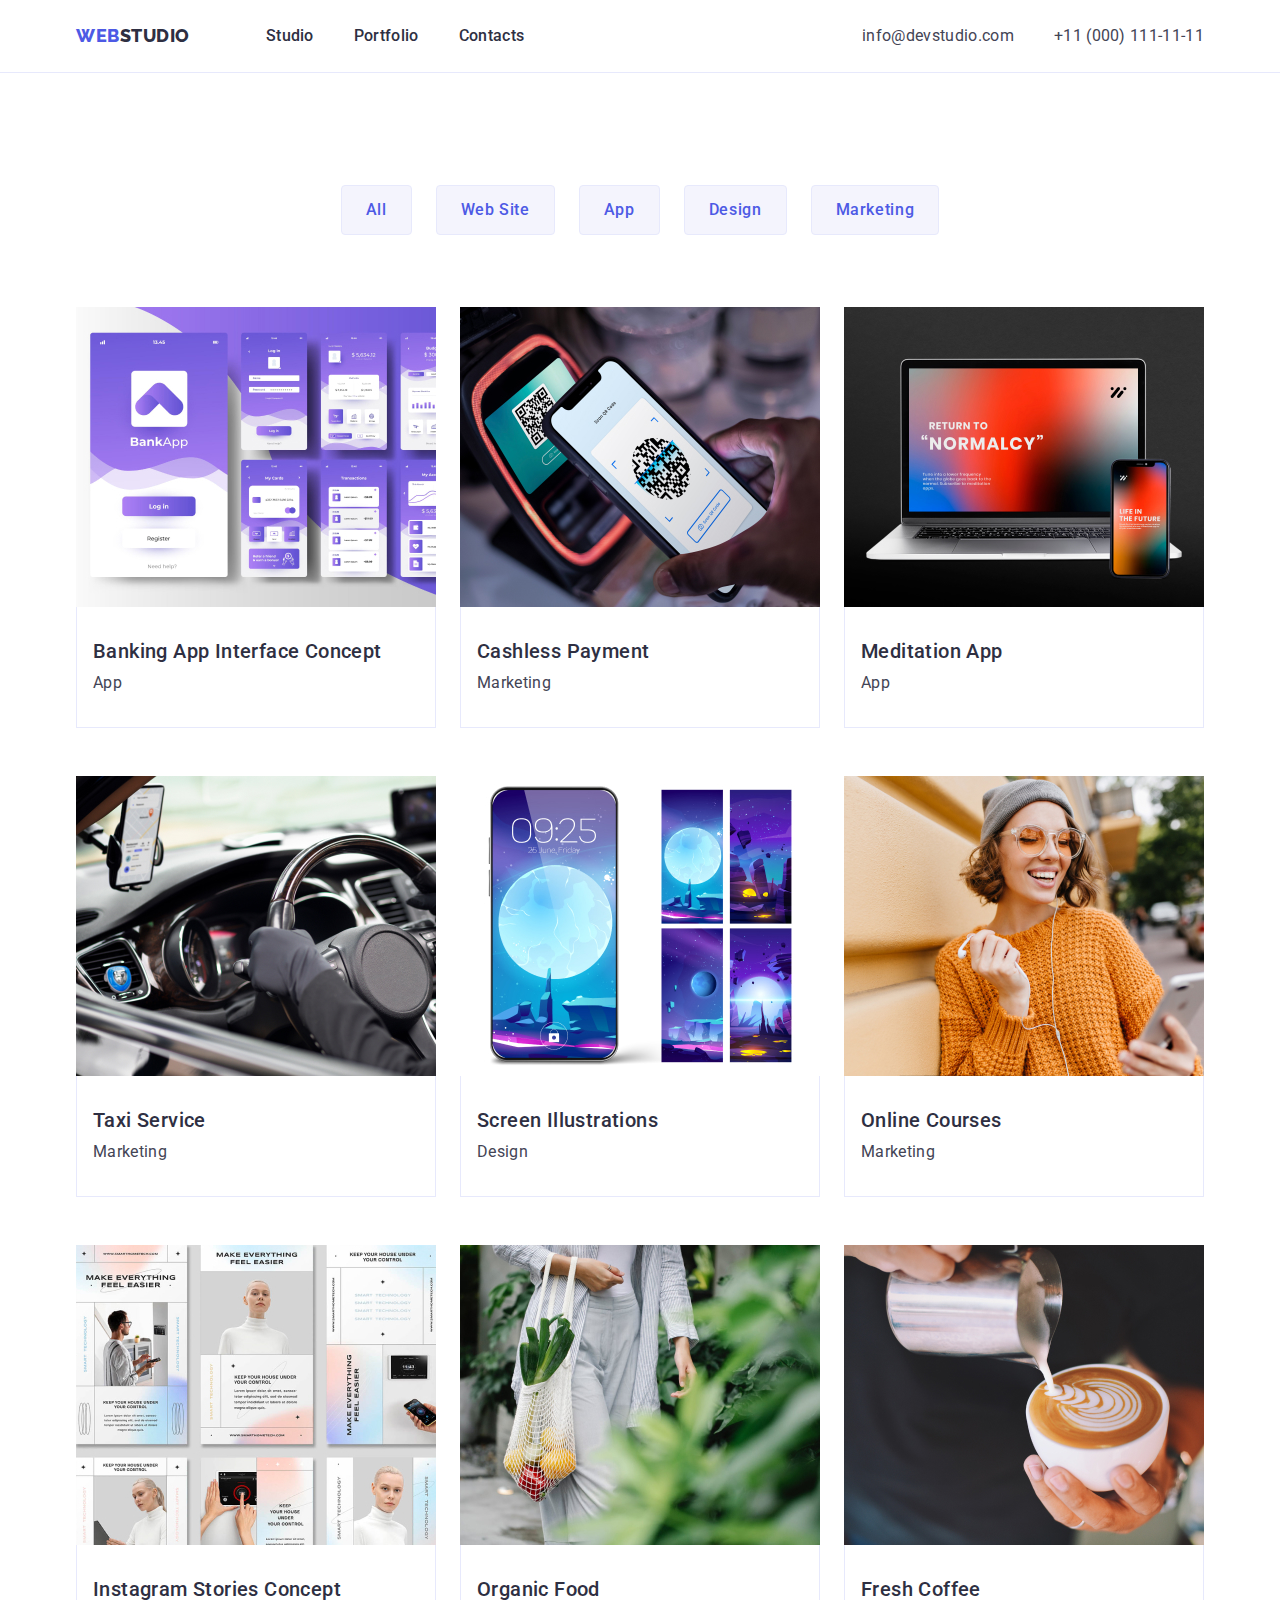
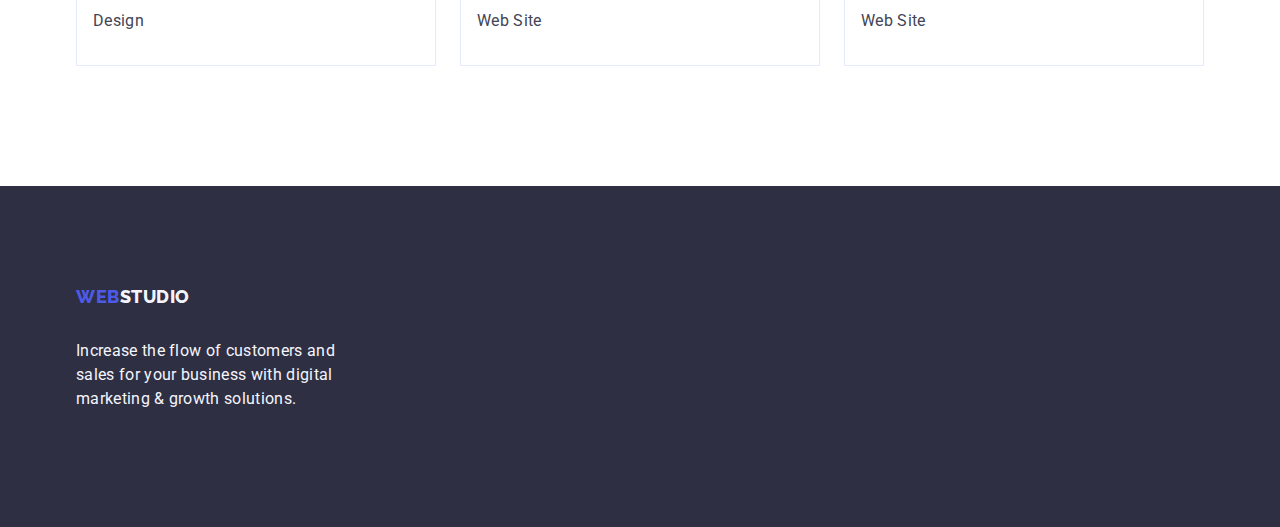
==== commit 3172e6fa: "update" ====
--- a/portfolio.html
+++ b/portfolio.html
@@ -25,7 +25,7 @@
 
   <body>
     <header class="header">
-      <div class="container">
+      <div class="container flex">
         <nav class="nav-container">
           <a href="./index.html" class="logo link"
             >Web<span class="studio_logo">Studio</span></a
@@ -43,23 +43,23 @@
               <a href="" class="header-nav-links link">Contacts</a>
             </li>
           </ul>
-          <address class="header-nav-address">
-            <ul class="nav-ul-address list">
-              <li>
-                <a
-                  href="mailto:info@devstudio.com"
-                  class="header-nav-address link"
-                  >info@devstudio.com</a
-                >
-              </li>
-              <li>
-                <a href="tel:+110001111111" class="header-nav-address link"
-                  >+11 (000) 111-11-11</a
-                >
-              </li>
-            </ul>
-          </address>
         </nav>
+        <address class="header-address">
+          <ul class="nav-ul-address list">
+            <li>
+              <a
+                href="mailto:info@devstudio.com"
+                class="header-nav-address link"
+                >info@devstudio.com</a
+              >
+            </li>
+            <li>
+              <a href="tel:+110001111111" class="header-nav-address link"
+                >+11 (000) 111-11-11</a
+              >
+            </li>
+          </ul>
+        </address>
       </div>
     </header>
 
--- a/css/styles.css
+++ b/css/styles.css
@@ -26,6 +26,10 @@
 
 img {
   display: block;
+}
+
+ul {
+  padding: 0;
 }
 
 .link {
@@ -78,12 +82,15 @@
 }
 
 .container {
-  display: flex;
   width: 1158px;
   padding: 0 15px;
   margin: 0 auto;
 }
 
+.flex {
+  display: flex;
+}
+
 /**Header**/
 
 .header {
@@ -109,6 +116,10 @@
   flex-direction: row;
   gap: 40px;
   margin: 0;
+}
+
+.header-address {
+  margin-left: auto;
 }
 
 .header-nav-links {
@@ -329,6 +340,7 @@
 }
 
 .footer-logo {
+  display: inline-block;
   margin-bottom: 16px;
   margin-right: 0;
 }
